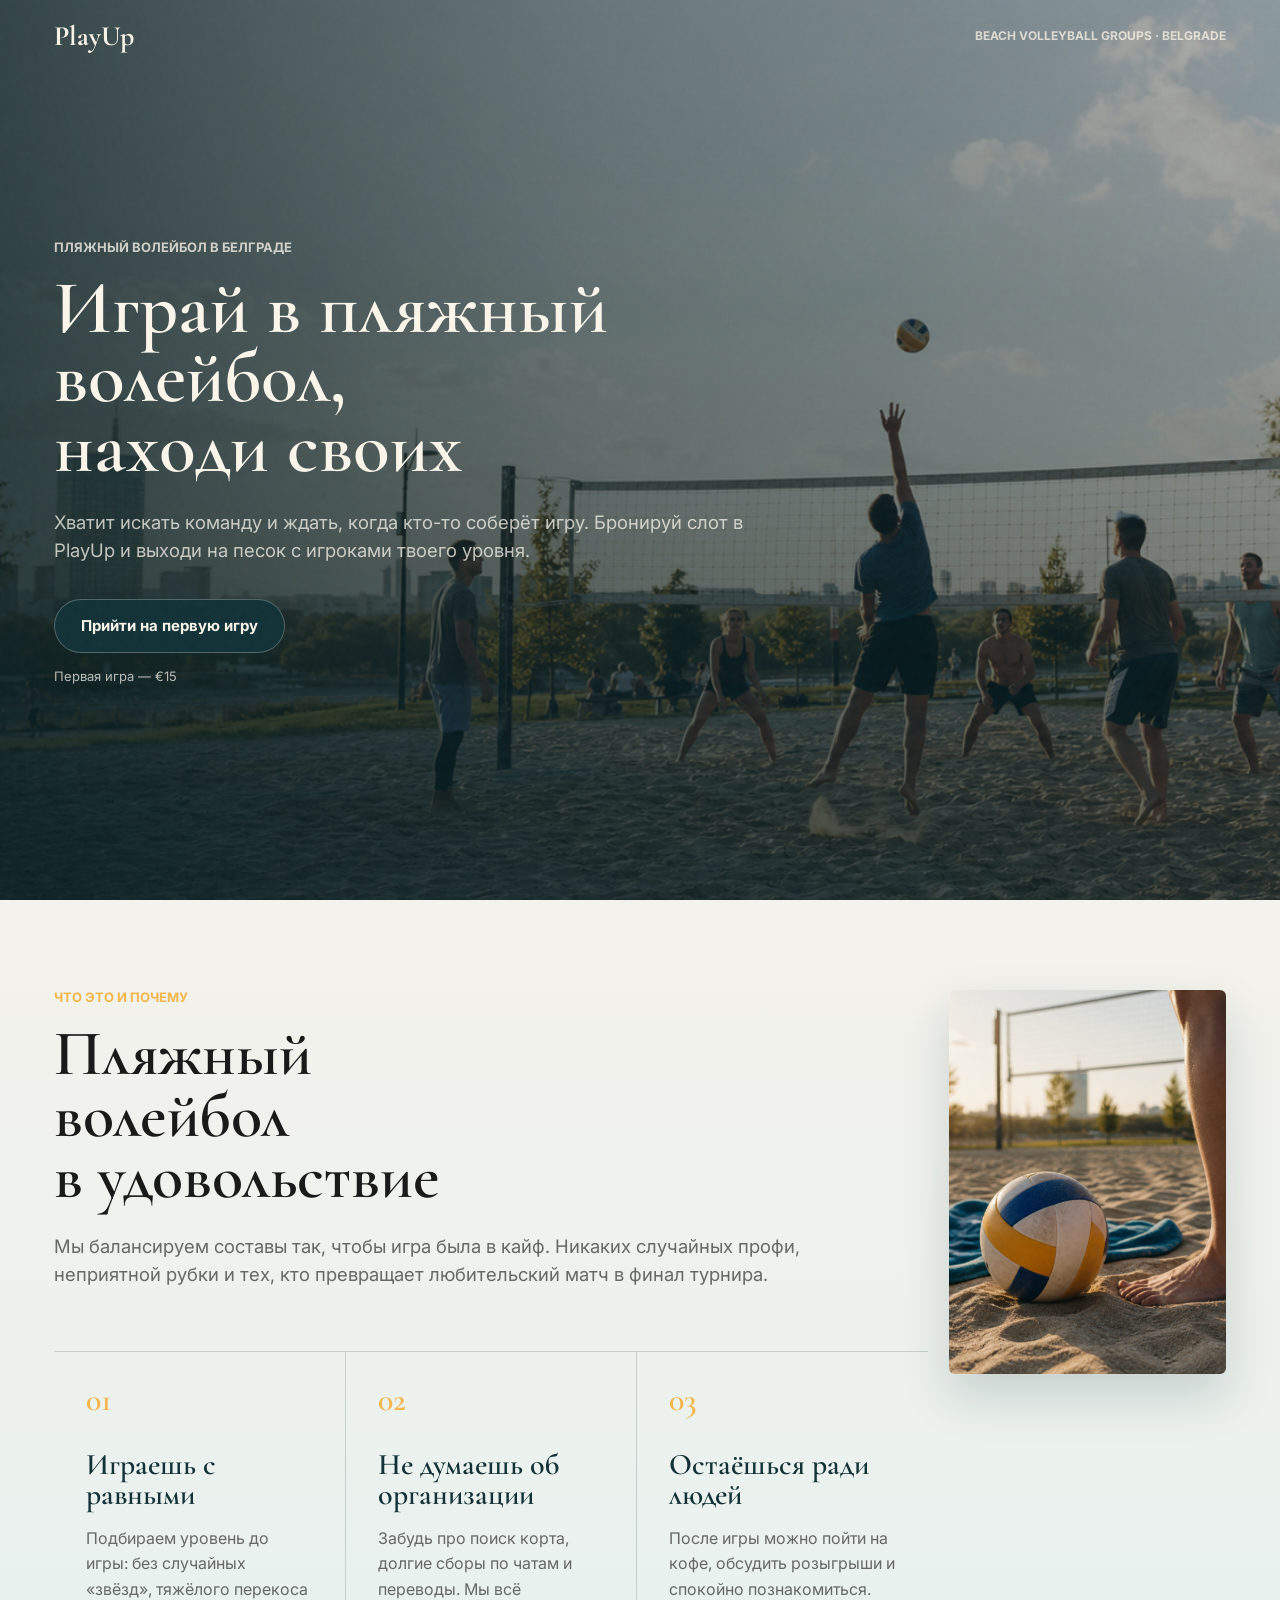
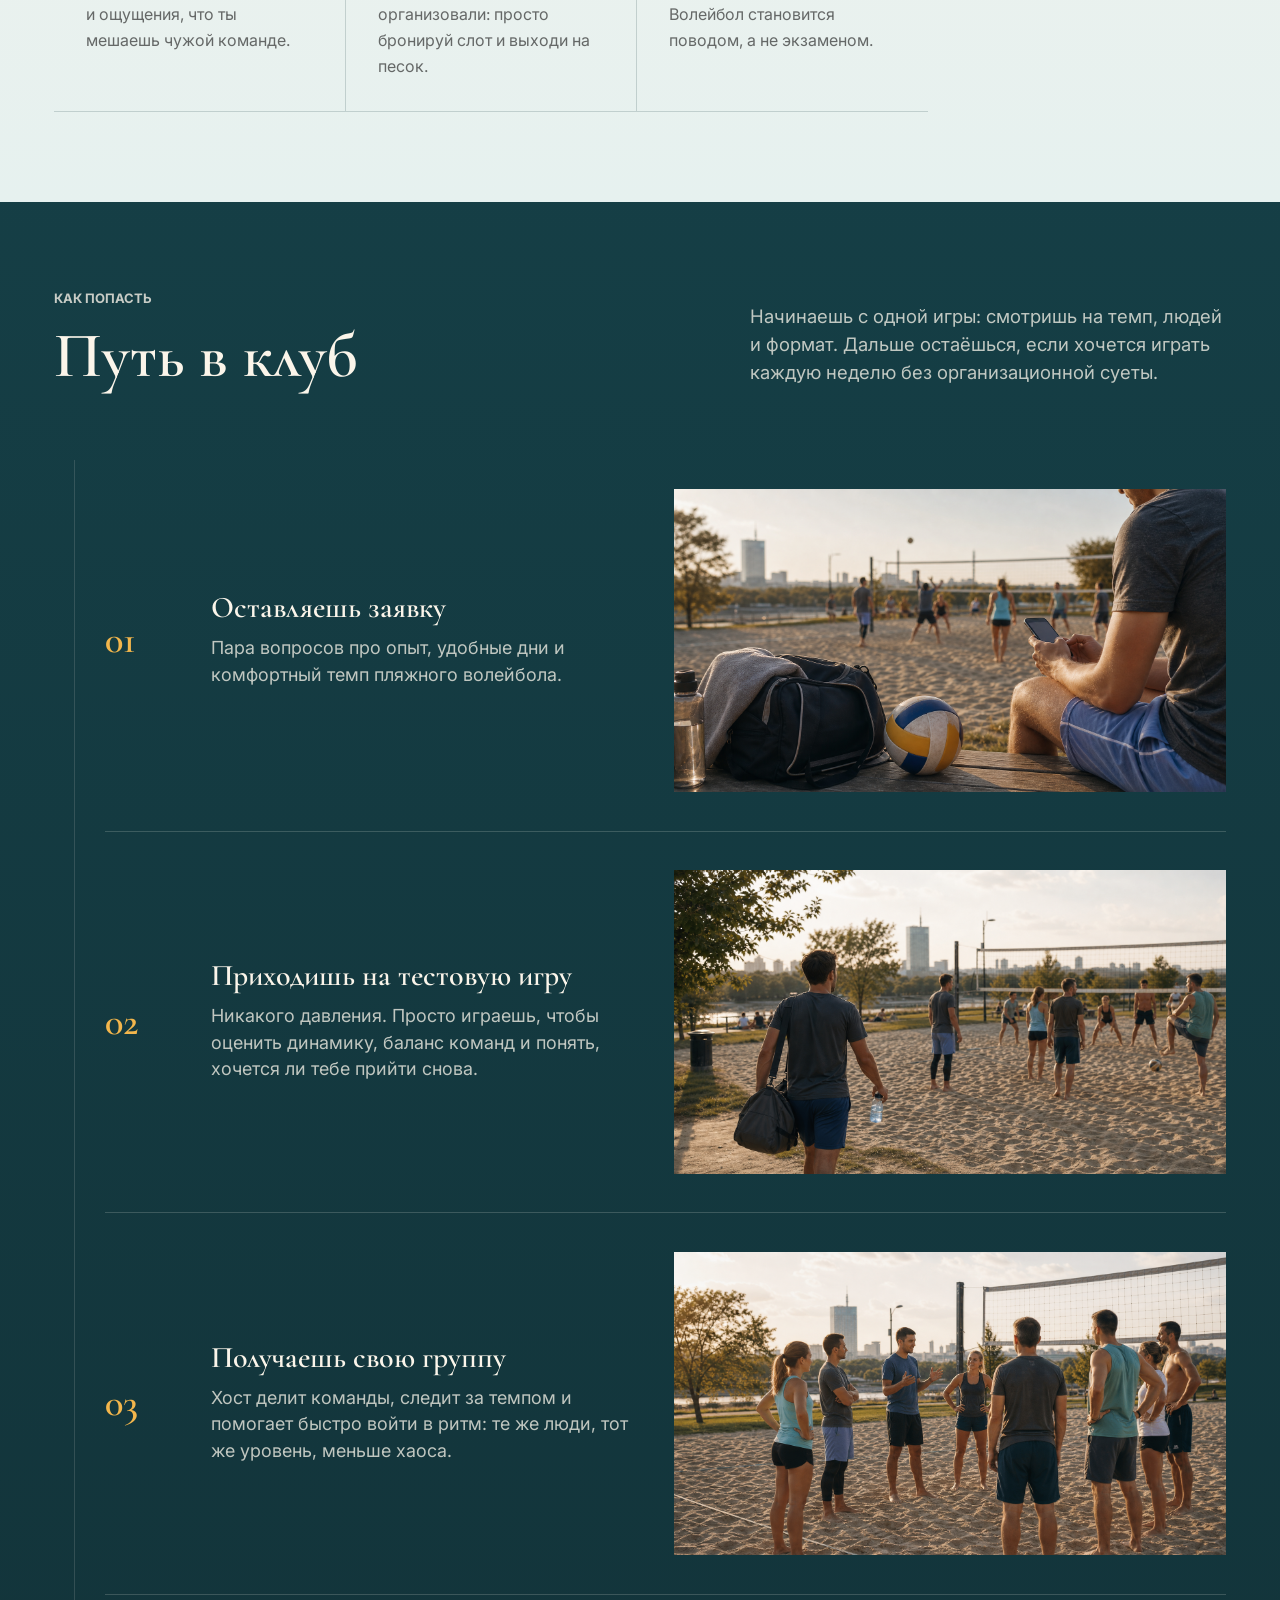
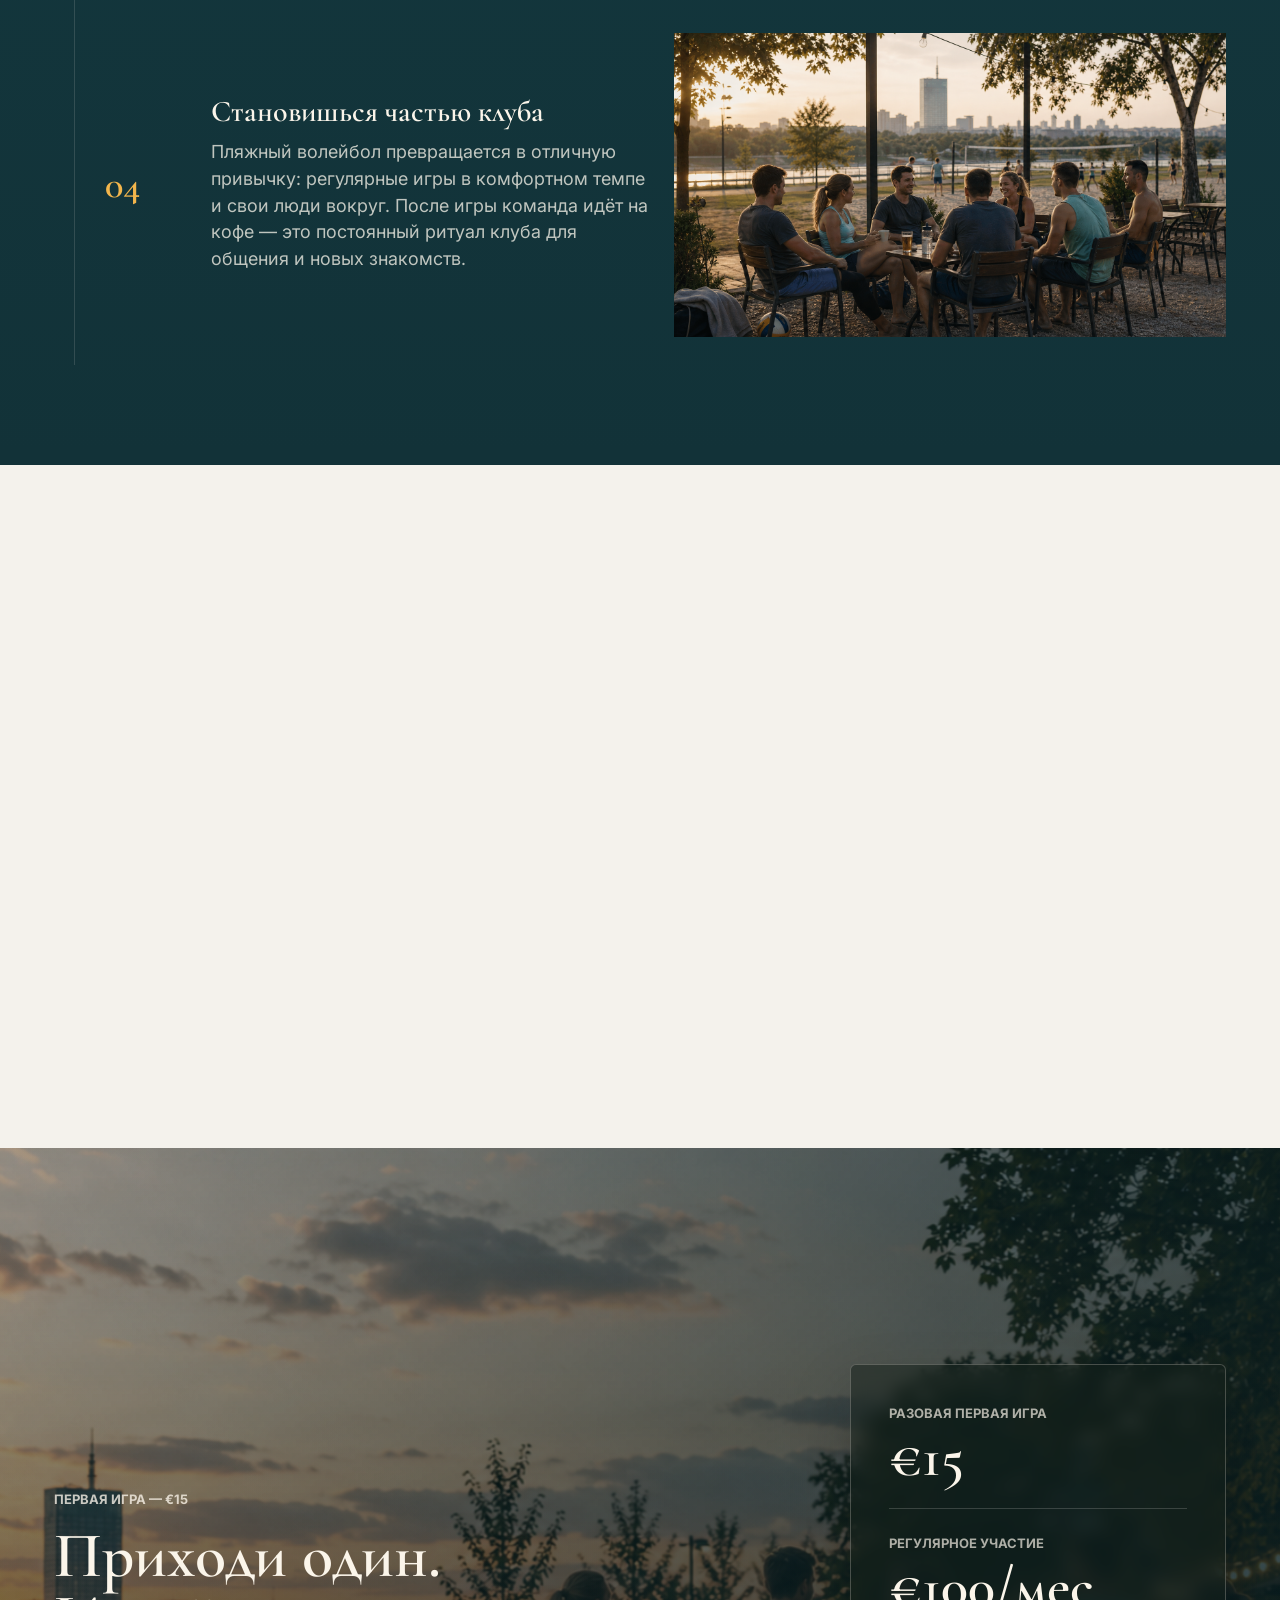
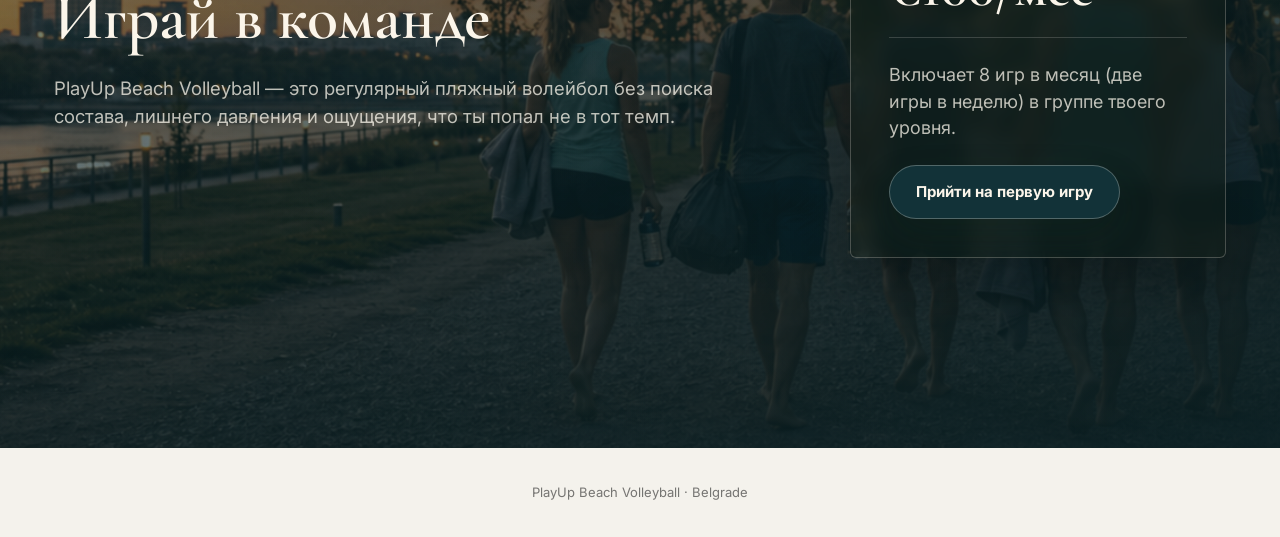
==== beachvolley.html @ 9dfe6804 "p-30" ====
<!doctype html>
<html lang="ru">
  <head>
    <meta charset="UTF-8" />
    <meta name="viewport" content="width=device-width, initial-scale=1.0" />
    <meta
      name="description"
      content="PlayUp Beach Volleyball — пляжно-волейбольное комьюнити в Белграде: равный уровень, корт забронирован и отличная компания после игры."
    />
    <title>PlayUp Beach Volleyball — клуб пляжного волейбола в Белграде</title>
    <link rel="preconnect" href="https://fonts.googleapis.com" />
    <link rel="preconnect" href="https://fonts.gstatic.com" crossorigin />
    <link
      href="https://fonts.googleapis.com/css2?family=Cormorant+Garamond:wght@500;600;700&family=Inter:wght@400;500;600;700&display=swap"
      rel="stylesheet"
    />
    <link rel="stylesheet" href="beach-volleyball.css?v=20260608-beach-volleyball-groups" />
  </head>
  <body>
    <header class="topbar" aria-label="PlayUp">
      <a class="brand" href="#top" aria-label="PlayUp, перейти к началу">PlayUp</a>
      <span class="topbar__place">Beach Volleyball Groups · Belgrade</span>
    </header>

    <main id="top">
      <section class="cover hero section-dark" aria-labelledby="hero-title">
        <div class="cover__media parallax-frame" data-parallax="0.08">
          <img src="assets/images/beach-volleyball-hero.png" alt="Смешанная группа играет в пляжный волейбол на песчаной площадке в Белграде на закате" />
        </div>
        <div class="cover__shade" aria-hidden="true"></div>

        <div class="container cover__grid">
          <div class="cover__copy">
            <p class="eyebrow reveal">Пляжный волейбол в Белграде</p>
            <h1 id="hero-title" class="hero-title">
              <span class="title-line">Играй в пляжный</span>
              <span class="title-line">волейбол,</span>
              <span class="title-line">находи своих</span>
            </h1>
            <p class="cover__lead reveal" data-delay="180">
              Хватит искать команду и ждать, когда кто-то соберёт игру.
              Бронируй слот в PlayUp и выходи на песок с игроками твоего уровня.
            </p>
            <div class="cover__action reveal" data-delay="300">
              <a class="button" href="#final">Прийти на первую игру</a>
              <p class="micro">Первая игра — €15</p>
            </div>
          </div>
        </div>
      </section>

      <section class="section essence" aria-labelledby="essence-title">
        <div class="container grid">
          <div class="section-copy section-copy--wide">
            <p class="eyebrow eyebrow--brass reveal">ЧТО ЭТО И ПОЧЕМУ</p>
            <h2 id="essence-title" class="section-title reveal">
              Пляжный<br />
              волейбол<br />
              в удовольствие
            </h2>
            <p class="section-lead reveal" data-delay="120">
              Мы балансируем составы так, чтобы игра была в кайф. Никаких случайных профи,
              неприятной рубки и тех, кто превращает любительский матч в финал турнира.
            </p>
          </div>

          <figure class="essay-photo reveal parallax-frame" data-parallax="0.05">
            <img src="assets/images/beach-volleyball-essence.png" alt="Волейбольный мяч лежит на песке рядом с сеткой пляжного корта" />
          </figure>

          <div class="feature-row" aria-label="Главные принципы PlayUp Beach Volleyball">
            <article class="feature reveal" data-delay="0">
              <span class="feature__number">01</span>
              <h3>Играешь с равными</h3>
              <p>
                Подбираем уровень до игры: без случайных «звёзд», тяжёлого перекоса
                и ощущения, что ты мешаешь чужой команде.
              </p>
            </article>
            <article class="feature reveal" data-delay="110">
              <span class="feature__number">02</span>
              <h3>Не думаешь об организации</h3>
              <p>
                Забудь про поиск корта, долгие сборы по чатам и переводы.
                Мы всё организовали: просто бронируй слот и выходи на песок.
              </p>
            </article>
            <article class="feature reveal" data-delay="220">
              <span class="feature__number">03</span>
              <h3>Остаёшься ради людей</h3>
              <p>
                После игры можно пойти на кофе, обсудить розыгрыши и спокойно
                познакомиться. Волейбол становится поводом, а не экзаменом.
              </p>
            </article>
          </div>
        </div>
      </section>

      <section class="section how section-dark" aria-labelledby="how-title">
        <div class="container">
          <div class="section-head grid">
            <div class="section-copy">
              <p class="eyebrow reveal">КАК ПОПАСТЬ</p>
              <h2 id="how-title" class="section-title reveal">Путь в клуб</h2>
            </div>
            <p class="section-lead section-lead--dark reveal" data-delay="120">
              Начинаешь с одной игры: смотришь на темп, людей и формат. Дальше остаёшься,
              если хочется играть каждую неделю без организационной суеты.
            </p>
          </div>

          <div class="steps" data-steps>
            <div class="steps__line" aria-hidden="true"><span></span></div>
            <article class="step reveal" data-step>
              <div class="step__number">01</div>
              <div class="step__body">
                <h3>Оставляешь заявку</h3>
                <p>Пара вопросов про опыт, удобные дни и комфортный темп пляжного волейбола.</p>
              </div>
              <figure class="step__photo">
                <img src="assets/images/beach-volleyball-application.png" alt="Человек оставляет заявку на телефоне рядом с волейбольным мячом и песчаной площадкой" />
              </figure>
            </article>
            <article class="step reveal" data-step>
              <div class="step__number">02</div>
              <div class="step__body">
                <h3>Приходишь на тестовую игру</h3>
                <p>Никакого давления. Просто играешь, чтобы оценить динамику, баланс команд и понять, хочется ли тебе прийти снова.</p>
              </div>
              <figure class="step__photo">
                <img src="assets/images/beach-volleyball-arrival.png" alt="Новичок приходит на тестовую игру по пляжному волейболу на песчаную площадку" />
              </figure>
            </article>
            <article class="step reveal" data-step>
              <div class="step__number">03</div>
              <div class="step__body">
                <h3>Получаешь свою группу</h3>
                <p>Хост делит команды, следит за темпом и помогает быстро войти в ритм: те же люди, тот же уровень, меньше хаоса.</p>
              </div>
              <figure class="step__photo">
                <img src="assets/images/beach-volleyball-team-circle.png" alt="Волейбольная группа стоит в кругу на песке и слушает хоста перед игрой" />
              </figure>
            </article>
            <article class="step reveal" data-step>
              <div class="step__number">04</div>
              <div class="step__body">
                <h3>Становишься частью клуба</h3>
                <p>
                  Пляжный волейбол превращается в отличную привычку: регулярные
                  игры в комфортном темпе и свои люди вокруг. После игры команда
                  идёт на кофе — это постоянный ритуал клуба для общения
                  и новых знакомств.
                </p>
              </div>
              <figure class="step__photo">
                <img src="assets/images/beach-volleyball-cafe-after.png" alt="Волейбольная группа общается за столом кафе после игры рядом с песчаной площадкой" />
              </figure>
            </article>
          </div>
        </div>
      </section>

      <section class="section club-life" aria-labelledby="life-title">
        <div class="container">
          <div class="life-note reveal">
            <h2 id="life-title">Врывайся, когда есть настроение</h2>
            <p>
              Волейбольная группа — основной ритм, но вокруг неё есть ещё жизнь клуба:
              бег, растяжка, вечеринки и recovery. Видишь классный анонс —
              забираешь слот.
            </p>
          </div>

          <div class="masonry" aria-label="Жизнь клуба">
            <button
              class="masonry__item masonry__item--run reveal parallax-frame"
              type="button"
              aria-haspopup="dialog"
              data-activity="run"
              data-parallax="0.04"
            >
              <img src="assets/images/club-run.jpg" alt="Участники клуба бегут вдоль реки утром" />
              <span class="masonry__caption">
                <span>Воскресный бег по набережной</span>
              </span>
            </button>
            <button
              class="masonry__item masonry__item--saturday reveal parallax-frame"
              type="button"
              aria-haspopup="dialog"
              data-activity="saturday"
              data-parallax="0.08"
            >
              <img src="assets/images/club-saturday-v2.png" alt="Субботняя вечеринка клуба с DJ, напитками и людьми из волейбольных групп" />
              <span class="masonry__caption">
                <span>PlayUp Party</span>
                <small>DJ, дринки и свои люди · старт в 13:00</small>
              </span>
            </button>
            <button
              class="masonry__item masonry__item--stretch reveal parallax-frame"
              type="button"
              aria-haspopup="dialog"
              data-activity="stretch"
              data-parallax="0.05"
            >
              <img src="assets/images/club-stretch-park.png" alt="Участники клуба делают растяжку в парке после спорта" />
              <span class="masonry__caption">
                <span>Растяжка в парке</span>
              </span>
            </button>
            <button
              class="masonry__item masonry__item--recovery reveal parallax-frame"
              type="button"
              aria-haspopup="dialog"
              data-activity="recovery"
              data-parallax="0.06"
            >
              <img src="assets/images/club-recovery-spa.png" alt="Спортивные участники клуба отдыхают в джакузи и хаммаме после нагрузки" />
              <span class="masonry__caption">
                <span>Рекавери</span>
              </span>
            </button>
          </div>
        </div>
      </section>

      <div class="activity-modal" data-activity-modal hidden>
        <button class="activity-modal__backdrop" type="button" data-activity-close aria-label="Закрыть"></button>
        <section
          class="activity-modal__panel"
          role="dialog"
          aria-modal="true"
          aria-labelledby="activity-modal-title"
          aria-describedby="activity-modal-text"
        >
          <button class="activity-modal__close" type="button" data-activity-close aria-label="Закрыть">
            <span aria-hidden="true"></span>
          </button>
          <figure class="activity-modal__media">
            <img data-activity-image src="assets/images/club-run.jpg" alt="" />
          </figure>
          <div class="activity-modal__content">
            <p class="activity-modal__eyebrow" data-activity-kicker></p>
            <h2 id="activity-modal-title" data-activity-title></h2>
            <p class="activity-modal__lead" data-activity-lead></p>
            <div id="activity-modal-text" class="activity-modal__text" data-activity-text></div>
            <dl class="activity-modal__facts" data-activity-facts></dl>
          </div>
        </section>
      </div>

      <section class="cover final-cta section-dark" id="final" aria-labelledby="final-title">
        <div class="cover__media parallax-frame" data-parallax="0.07">
          <img src="assets/images/beach-volleyball-final.png" alt="Волейбольная группа после игры идёт вместе к кафе на закате в Белграде" />
        </div>
        <div class="cover__shade cover__shade--final" aria-hidden="true"></div>

        <div class="container final-grid">
          <div class="final-copy">
            <p class="eyebrow reveal">ПЕРВАЯ ИГРА — €15</p>
            <h2 id="final-title" class="final-title reveal">
              Приходи один.<br />
              Играй в команде
            </h2>
            <p class="cover__lead reveal" data-delay="120">
              PlayUp Beach Volleyball — это регулярный пляжный волейбол без поиска
              состава, лишнего давления и ощущения, что ты попал не в тот темп.
            </p>
          </div>

          <div class="price-panel reveal" data-delay="220" aria-label="Цена">
            <div>
              <span class="price-panel__label">Разовая первая игра</span>
              <strong>€15</strong>
            </div>
            <div>
              <span class="price-panel__label">Регулярное участие</span>
              <strong>€100/мес</strong>
            </div>
            <p>Включает 8 игр в месяц (две игры в неделю) в группе твоего уровня.</p>
            <a class="button" href="#final">Прийти на первую игру</a>
          </div>
        </div>
      </section>
    </main>

    <footer class="footer">
      <p>PlayUp Beach Volleyball · Belgrade</p>
    </footer>

    <script src="beach-volleyball.js?v=20260608-beach-volleyball-groups"></script>
  </body>
</html>
---- beach-volleyball.css ----
:root {
  --cream: #f4f2ec;
  --cream-2: #e6f1ef;
  --green: #123238;
  --green-2: #1f6570;
  --graphite: #1a1a1a;
  --muted: rgba(26, 26, 26, 0.64);
  --light-muted: rgba(252, 248, 238, 0.74);
  --brass: #f3b64c;
  --line: rgba(18, 50, 56, 0.18);
  --line-light: rgba(243, 240, 232, 0.18);
  --shadow: 0 22px 48px rgba(18, 50, 56, 0.17);
  --serif: "Cormorant Garamond", Georgia, "Times New Roman", serif;
  --sans: "Inter", Arial, sans-serif;
  --page-margin: clamp(24px, 4.2vw, 80px);
  --container: min(1520px, calc(100vw - (var(--page-margin) * 2)));
  --grid-gap: clamp(18px, 1.7vw, 28px);
  --section-y: clamp(88px, 7vw, 124px);
  --h1: clamp(68px, 5.9vw, 112px);
  --h2: clamp(54px, 5vw, 86px);
  --h3: clamp(30px, 2.3vw, 38px);
}

*,
*::before,
*::after {
  box-sizing: border-box;
}

html {
  scroll-behavior: smooth;
  background: var(--cream);
}

body {
  margin: 0;
  color: var(--graphite);
  background:
    linear-gradient(180deg, rgba(230, 241, 239, 0.78), rgba(244, 242, 236, 0.96)),
    var(--cream);
  font-family: var(--sans);
  font-size: 16px;
  line-height: 1.6;
  text-rendering: optimizeLegibility;
}

body::before {
  position: fixed;
  inset: 0;
  z-index: 3;
  pointer-events: none;
  content: "";
  opacity: 0.042;
  background-image: url("data:image/svg+xml,%3Csvg viewBox='0 0 160 160' xmlns='http://www.w3.org/2000/svg'%3E%3Cfilter id='n'%3E%3CfeTurbulence type='fractalNoise' baseFrequency='.85' numOctaves='3' stitchTiles='stitch'/%3E%3C/filter%3E%3Crect width='100%25' height='100%25' filter='url(%23n)' opacity='.55'/%3E%3C/svg%3E");
}

img {
  display: block;
  width: 100%;
  height: 100%;
  object-fit: cover;
}

a {
  color: inherit;
  text-decoration: none;
}

button {
  font: inherit;
}

.topbar {
  position: absolute;
  top: 0;
  left: 0;
  right: 0;
  z-index: 10;
  display: flex;
  align-items: center;
  justify-content: space-between;
  width: var(--container);
  margin: 0 auto;
  padding: 22px 0;
  color: #f8f1e5;
}

.brand {
  font-family: var(--serif);
  font-size: clamp(28px, 2.1vw, 38px);
  font-weight: 700;
  line-height: 1;
}

.topbar__place {
  max-width: 44vw;
  color: rgba(248, 241, 229, 0.78);
  font-size: 12px;
  font-weight: 700;
  line-height: 1.2;
  text-align: right;
  text-transform: uppercase;
  letter-spacing: 0;
}

.container {
  position: relative;
  z-index: 1;
  width: var(--container);
  margin: 0 auto;
}

.grid {
  display: grid;
  grid-template-columns: repeat(12, minmax(0, 1fr));
  gap: var(--grid-gap);
}

.section {
  position: relative;
  padding: var(--section-y) 0;
}

.section-dark {
  color: #fbf5ea;
  background: var(--green);
}

.eyebrow {
  margin: 0 0 18px;
  color: rgba(251, 245, 234, 0.78);
  font-size: 13px;
  font-weight: 700;
  line-height: 1.2;
  text-transform: uppercase;
  letter-spacing: 0;
}

.eyebrow--brass {
  color: var(--brass);
}

.hero-title,
.section-title,
.final-title,
.feature h3,
.step h3 {
  margin: 0;
  font-family: var(--serif);
  font-weight: 600;
  letter-spacing: 0;
}

.hero-title {
  max-width: 1120px;
  font-size: var(--h1);
  line-height: 0.92;
}

.section-title,
.final-title {
  font-size: var(--h2);
  line-height: 0.96;
}

.section-title {
  max-width: 1120px;
}

.feature h3,
.step h3 {
  color: var(--green);
  font-size: var(--h3);
  line-height: 1;
}

.section-dark .step h3 {
  color: #fbf5ea;
}

.section-lead,
.cover__lead {
  margin: 0;
  color: var(--muted);
  font-size: clamp(18px, 1.45vw, 22px);
  line-height: 1.52;
}

.section-lead--dark,
.cover__lead {
  color: var(--light-muted);
}

.section-copy {
  grid-column: 1 / span 6;
}

.section-copy--wide {
  grid-column: 1 / span 8;
}

.section-head {
  align-items: end;
  margin-bottom: clamp(42px, 5vw, 74px);
}

.section-head .section-lead {
  grid-column: 8 / span 5;
  max-width: 620px;
  align-self: end;
}

.button {
  display: inline-flex;
  align-items: center;
  justify-content: center;
  min-height: 54px;
  padding: 17px 26px;
  border: 1px solid rgba(244, 239, 230, 0.24);
  border-radius: 999px;
  color: #fbf5ea;
  background: var(--green);
  box-shadow: 0 16px 36px rgba(20, 45, 35, 0.24);
  font-size: 15px;
  font-weight: 700;
  line-height: 1.15;
  text-align: center;
  transition:
    transform 220ms ease,
    background 220ms ease,
    box-shadow 220ms ease;
}

.section-dark .button,
.cover .button {
  border-color: rgba(244, 239, 230, 0.28);
  background: var(--green);
}

.button:hover {
  background: var(--green-2);
  box-shadow: 0 22px 42px rgba(20, 45, 35, 0.26);
  transform: translateY(-2px);
}

.button:focus-visible {
  outline: 2px solid var(--brass);
  outline-offset: 4px;
}

.micro {
  margin: 14px 0 0;
  color: rgba(26, 26, 26, 0.6);
  font-size: 13px;
  line-height: 1.45;
}

.micro--light,
.cover .micro {
  color: rgba(251, 245, 234, 0.72);
}

.parallax-frame {
  overflow: hidden;
}

.parallax-frame img {
  --media-scale: 1.06;
  --parallax-y: 0px;
  height: calc(100% + 44px);
  transform: translate3d(0, var(--parallax-y), 0) scale(var(--media-scale));
  transform-origin: center;
  will-change: transform;
}

.cover {
  position: relative;
  min-height: 100svh;
  overflow: hidden;
  isolation: isolate;
}

.cover__media,
.cover__shade {
  position: absolute;
  inset: 0;
}

.cover__media {
  z-index: -2;
  animation: kenburns 20s ease-in-out infinite alternate;
}

.cover__media img {
  --media-scale: 1.02;
  height: calc(100% + 60px);
}

.cover__shade {
  z-index: -1;
  background:
    linear-gradient(90deg, rgba(9, 31, 35, 0.78) 0%, rgba(9, 31, 35, 0.44) 46%, rgba(9, 31, 35, 0.16) 100%),
    linear-gradient(180deg, rgba(9, 31, 35, 0.12) 0%, rgba(9, 31, 35, 0.52) 100%);
}

.cover__shade--final {
  background:
    linear-gradient(90deg, rgba(9, 31, 35, 0.26), rgba(9, 31, 35, 0.7)),
    linear-gradient(180deg, rgba(9, 31, 35, 0.1), rgba(9, 31, 35, 0.64));
}

.cover__grid {
  display: grid;
  grid-template-columns: repeat(12, minmax(0, 1fr));
  gap: var(--grid-gap);
  min-height: 100svh;
  align-items: center;
  padding: clamp(110px, 9vw, 150px) 0 clamp(72px, 7vw, 104px);
}

.cover__copy {
  grid-column: 1 / span 9;
  align-self: center;
}

.cover__lead {
  max-width: 720px;
  margin-top: 26px;
}

.cover__action {
  margin-top: 34px;
}

.title-line {
  display: block;
  opacity: 0;
  transform: translateY(24px);
  animation: titleRise 700ms ease forwards;
}

.title-line:nth-child(2) {
  animation-delay: 90ms;
}

.title-line:nth-child(3) {
  animation-delay: 180ms;
}

@media (min-width: 900px) {
  .title-line {
    white-space: nowrap;
  }
}

.essence {
  background: linear-gradient(180deg, var(--cream), var(--cream-2));
}

.essence .grid {
  align-items: start;
}

.essence .section-lead {
  max-width: 780px;
  margin-top: 24px;
}

.essence .section-copy--wide {
  grid-column: 1 / span 8;
}

.essay-photo {
  grid-column: 10 / span 3;
  grid-row: 1 / span 2;
  align-self: start;
  height: clamp(360px, 30vw, 430px);
  min-height: 0;
  margin: 0;
  border-radius: 6px;
  box-shadow: var(--shadow);
}

.feature-row {
  grid-column: 1 / span 9;
  display: grid;
  grid-template-columns: repeat(3, minmax(0, 1fr));
  gap: 0;
  margin-top: clamp(34px, 3.2vw, 48px);
  border-top: 1px solid var(--line);
  border-bottom: 1px solid var(--line);
}

.feature {
  min-height: clamp(210px, 15vw, 238px);
  padding: clamp(26px, 2.5vw, 36px);
  border-left: 1px solid var(--line);
}

.feature:first-child {
  border-left: 0;
}

.feature__number {
  display: block;
  margin-bottom: 34px;
  color: var(--brass);
  font-family: var(--serif);
  font-size: clamp(30px, 2.5vw, 42px);
  font-weight: 600;
  line-height: 1;
}

.feature p {
  max-width: 380px;
  margin: 16px 0 0;
  color: var(--muted);
}

.how {
  background:
    linear-gradient(180deg, rgba(31, 101, 112, 0.24), rgba(18, 50, 56, 0)),
    var(--green);
}

.steps {
  position: relative;
  display: grid;
  gap: 0;
  padding-left: clamp(26px, 4vw, 62px);
}

.steps__line {
  position: absolute;
  top: 10px;
  bottom: 10px;
  left: clamp(3px, 1.6vw, 20px);
  width: 1px;
  background: rgba(244, 239, 230, 0.14);
}

.steps__line span {
  display: block;
  width: 100%;
  height: var(--line-progress, 0%);
  background: var(--brass);
  transition: height 160ms linear;
}

.step {
  display: grid;
  grid-template-columns: 84px minmax(0, 4fr) minmax(420px, 5fr);
  gap: var(--grid-gap);
  align-items: center;
  min-height: 236px;
  padding: clamp(28px, 3vw, 40px) 0;
  border-top: 1px solid var(--line-light);
  opacity: 0.62;
  transition:
    opacity 260ms ease,
    transform 260ms ease;
}

.step:first-of-type {
  border-top: 0;
}

.step.is-active {
  opacity: 1;
}

.step__number {
  color: var(--brass);
  font-family: var(--serif);
  font-size: clamp(36px, 3vw, 52px);
  font-weight: 600;
  line-height: 1;
}

.step__body p {
  max-width: 500px;
  margin: 12px 0 0;
  color: var(--light-muted);
  font-size: 18px;
  line-height: 1.48;
}

.step__photo {
  width: 100%;
  aspect-ratio: 16 / 8.8;
  margin: 0;
  border-radius: 6px;
}

.club-life {
  background: var(--cream);
  padding: clamp(68px, 5.2vw, 92px) 0;
}

.life-note {
  display: grid;
  grid-template-columns: repeat(12, minmax(0, 1fr));
  gap: var(--grid-gap);
  margin: 0 0 clamp(34px, 3.4vw, 54px);
  padding: 0 0 clamp(30px, 3vw, 42px);
  border-top: 1px solid rgba(198, 217, 85, 0.34);
  border-bottom: 1px solid rgba(198, 217, 85, 0.22);
}

.life-note h2 {
  grid-column: 1 / span 6;
  margin: 0;
  color: var(--green);
  font-family: var(--serif);
  font-size: clamp(52px, 4.8vw, 82px);
  font-weight: 600;
  line-height: 0.96;
}

.life-note p {
  grid-column: 8 / span 5;
  align-self: end;
  margin: 0;
  color: rgba(26, 26, 26, 0.72);
  font-size: clamp(19px, 1.55vw, 23px);
  line-height: 1.42;
}

.masonry {
  display: grid;
  grid-template-columns: repeat(4, minmax(0, 1fr));
  gap: var(--grid-gap);
}

.masonry__item {
  position: relative;
  height: clamp(340px, 27vw, 440px);
  width: 100%;
  padding: 0;
  border: 0;
  margin: 0;
  border-radius: 6px;
  box-shadow: 0 18px 34px rgba(20, 45, 35, 0.12);
  background: var(--green);
  color: inherit;
  cursor: pointer;
  font: inherit;
  isolation: isolate;
  text-align: left;
}

.masonry__item img {
  transition:
    transform 620ms ease,
    filter 620ms ease;
}

.masonry__item::after {
  position: absolute;
  inset: 0;
  z-index: 1;
  content: "";
  background:
    linear-gradient(180deg, rgba(12, 23, 18, 0.06) 0%, rgba(12, 23, 18, 0.36) 48%, rgba(12, 23, 18, 0.72) 100%),
    rgba(12, 23, 18, 0.18);
  transition: background 280ms ease;
}

.masonry__item:focus-visible {
  outline: 2px solid var(--brass);
  outline-offset: 5px;
}

.masonry__caption {
  position: absolute;
  left: clamp(18px, 2vw, 28px);
  right: clamp(18px, 2vw, 28px);
  bottom: clamp(18px, 2vw, 28px);
  z-index: 2;
  margin: 0;
  color: #fbf5ea;
  pointer-events: none;
}

.masonry__caption > span {
  display: block;
  max-width: 92%;
  font-family: var(--serif);
  font-size: clamp(30px, 2.6vw, 44px);
  font-weight: 600;
  line-height: 0.96;
}

.masonry__caption small {
  display: block;
  max-width: 92%;
  margin-top: 12px;
  color: rgba(251, 245, 234, 0.78);
  font-size: 13px;
  font-weight: 700;
  line-height: 1.25;
  text-transform: uppercase;
  letter-spacing: 0;
}

.masonry__caption::after {
  display: inline-flex;
  align-items: center;
  min-height: 28px;
  padding: 7px 12px;
  margin-top: 16px;
  border: 1px solid rgba(251, 245, 234, 0.3);
  border-radius: 999px;
  color: rgba(251, 245, 234, 0.82);
  background: rgba(18, 30, 25, 0.28);
  content: "Подробнее";
  font-size: 12px;
  font-weight: 800;
  line-height: 1;
  text-transform: uppercase;
  letter-spacing: 0;
}

@media (hover: hover) and (pointer: fine) {
  .masonry__item:hover img {
    transform: translate3d(0, var(--parallax-y), 0) scale(1.12);
    filter: saturate(1.02) contrast(1.02);
  }

  .masonry__item:hover::after {
    background:
      linear-gradient(180deg, rgba(12, 23, 18, 0.02) 0%, rgba(12, 23, 18, 0.26) 48%, rgba(12, 23, 18, 0.66) 100%),
      rgba(12, 23, 18, 0.1);
  }
}

body.is-modal-open {
  overflow: hidden;
}

.activity-modal[hidden] {
  display: none;
}

.activity-modal {
  position: fixed;
  inset: 0;
  z-index: 40;
  display: grid;
  place-items: center;
  padding: clamp(18px, 3vw, 44px);
}

.activity-modal__backdrop {
  position: absolute;
  inset: 0;
  border: 0;
  background: rgba(10, 18, 15, 0.72);
  cursor: pointer;
}

.activity-modal__panel {
  position: relative;
  z-index: 1;
  display: grid;
  grid-template-columns: minmax(0, 1.02fr) minmax(360px, 0.98fr);
  width: min(1180px, 100%);
  max-height: min(820px, calc(100svh - 48px));
  overflow: hidden;
  border: 1px solid rgba(244, 239, 230, 0.26);
  border-radius: 8px;
  background: #f6f0e6;
  box-shadow: 0 34px 90px rgba(0, 0, 0, 0.34);
}

.activity-modal__media {
  min-height: 620px;
  margin: 0;
  background: var(--green);
}

.activity-modal__media img {
  height: 100%;
}

.activity-modal__content {
  overflow-y: auto;
  padding: clamp(30px, 3.2vw, 48px);
}

.activity-modal__eyebrow {
  margin: 0 0 16px;
  color: var(--brass);
  font-size: 13px;
  font-weight: 800;
  line-height: 1.2;
  text-transform: uppercase;
  letter-spacing: 0;
}

.activity-modal h2 {
  margin: 0;
  color: var(--green);
  font-family: var(--serif);
  font-size: clamp(48px, 4vw, 68px);
  font-weight: 600;
  line-height: 0.94;
  letter-spacing: 0;
}

.activity-modal__lead {
  margin: 22px 0 0;
  color: rgba(26, 26, 26, 0.76);
  font-size: clamp(19px, 1.35vw, 22px);
  font-weight: 600;
  line-height: 1.4;
}

.activity-modal__text {
  display: grid;
  gap: 14px;
  margin-top: 26px;
  color: rgba(26, 26, 26, 0.72);
  font-size: 17px;
  line-height: 1.56;
}

.activity-modal__text p {
  margin: 0;
}

.activity-modal__facts {
  display: grid;
  grid-template-columns: repeat(2, minmax(0, 1fr));
  gap: 0;
  margin: 30px 0 0;
  border-top: 1px solid rgba(20, 45, 35, 0.16);
  border-left: 1px solid rgba(20, 45, 35, 0.16);
}

.activity-modal__facts div {
  padding: 18px;
  border-right: 1px solid rgba(20, 45, 35, 0.16);
  border-bottom: 1px solid rgba(20, 45, 35, 0.16);
}

.activity-modal__facts dt {
  margin: 0 0 8px;
  color: var(--brass);
  font-size: 12px;
  font-weight: 800;
  line-height: 1.2;
  text-transform: uppercase;
  letter-spacing: 0;
}

.activity-modal__facts dd {
  margin: 0;
  color: var(--green);
  font-family: var(--serif);
  font-size: 26px;
  font-weight: 600;
  line-height: 1;
}

.activity-modal__close {
  position: absolute;
  top: 18px;
  right: 18px;
  z-index: 3;
  display: grid;
  place-items: center;
  width: 42px;
  height: 42px;
  padding: 0;
  border: 1px solid rgba(244, 239, 230, 0.32);
  border-radius: 50%;
  background: rgba(18, 30, 25, 0.64);
  cursor: pointer;
}

.activity-modal__close span,
.activity-modal__close span::after {
  display: block;
  width: 18px;
  height: 2px;
  border-radius: 999px;
  background: #fbf5ea;
  content: "";
}

.activity-modal__close span {
  transform: rotate(45deg);
}

.activity-modal__close span::after {
  transform: rotate(90deg);
}

.activity-modal__close:focus-visible {
  outline: 2px solid var(--brass);
  outline-offset: 4px;
}

.final-cta {
  min-height: 100svh;
}

.final-grid {
  display: grid;
  grid-template-columns: repeat(12, minmax(0, 1fr));
  gap: var(--grid-gap);
  min-height: 100svh;
  align-items: center;
  padding: clamp(100px, 9vw, 140px) 0 clamp(72px, 7vw, 104px);
}

.final-copy {
  grid-column: 1 / span 7;
}

.final-title {
  max-width: 860px;
}

.price-panel {
  grid-column: 9 / span 4;
  align-self: center;
  padding: clamp(28px, 3vw, 42px);
  border: 1px solid rgba(244, 239, 230, 0.24);
  border-radius: 6px;
  background: rgba(18, 30, 25, 0.5);
  box-shadow: 0 28px 60px rgba(0, 0, 0, 0.22);
  backdrop-filter: blur(8px);
}

.price-panel > div {
  padding-bottom: 24px;
  margin-bottom: 24px;
  border-bottom: 1px solid rgba(244, 239, 230, 0.18);
}

.price-panel__label {
  display: block;
  margin-bottom: 8px;
  color: rgba(251, 245, 234, 0.68);
  font-size: 13px;
  font-weight: 700;
  text-transform: uppercase;
  letter-spacing: 0;
}

.price-panel strong {
  display: block;
  color: #fbf5ea;
  font-family: var(--serif);
  font-size: clamp(52px, 4.4vw, 76px);
  font-weight: 600;
  line-height: 0.92;
}

.price-panel p:not(.micro) {
  margin: 0 0 24px;
  color: var(--light-muted);
  font-size: 18px;
  line-height: 1.45;
}

.footer {
  padding: 34px 24px;
  color: rgba(26, 26, 26, 0.58);
  background: var(--cream);
  font-size: 13px;
  text-align: center;
}

.footer p {
  margin: 0;
}

.reveal {
  opacity: 0;
  transform: translateY(22px);
  transition:
    opacity 620ms ease,
    transform 620ms ease;
  transition-delay: var(--delay, 0ms);
}

.reveal.is-visible {
  opacity: 1;
  transform: translate(0, 0);
}

@keyframes titleRise {
  to {
    opacity: 1;
    transform: translateY(0);
  }
}

@keyframes kenburns {
  from {
    transform: scale(1);
  }

  to {
    transform: scale(1.05);
  }
}

@media (max-width: 1180px) {
  :root {
    --page-margin: 32px;
    --h1: clamp(58px, 7.2vw, 86px);
    --h2: clamp(48px, 6vw, 68px);
  }

  .cover__copy {
    grid-column: 1 / span 9;
  }

  .section-copy,
  .section-copy--wide {
    grid-column: 1 / span 8;
  }

  .essay-photo {
    grid-column: 9 / span 4;
    height: clamp(320px, 32vw, 390px);
  }

  .feature-row {
    grid-column: 1 / span 8;
  }

  .step {
    grid-template-columns: 70px minmax(0, 1fr) minmax(280px, 0.84fr);
  }

  .final-copy {
    grid-column: 1 / span 7;
  }

  .price-panel {
    grid-column: 8 / span 5;
  }
}

@media (max-width: 880px) {
  :root {
    --page-margin: 18px;
    --grid-gap: 18px;
    --section-y: 78px;
    --h1: clamp(48px, 13vw, 68px);
    --h2: clamp(42px, 11vw, 58px);
    --h3: clamp(27px, 8vw, 34px);
  }

  .topbar {
    padding: 18px 0;
  }

  .topbar__place {
    display: none;
  }

  .grid,
  .cover__grid,
  .final-grid {
    grid-template-columns: 1fr;
  }

  .cover {
    min-height: 92svh;
  }

  .cover__grid,
  .final-grid {
    min-height: 92svh;
  }

  .cover__copy,
  .section-copy,
  .section-copy--wide,
  .section-head .section-lead,
  .essay-photo,
  .feature-row,
  .life-note h2,
  .life-note p,
  .final-copy,
  .price-panel {
    grid-column: 1;
    min-width: 0;
  }

  .cover__shade {
    background:
      linear-gradient(90deg, rgba(12, 23, 18, 0.78), rgba(12, 23, 18, 0.36)),
      linear-gradient(180deg, rgba(12, 23, 18, 0.12), rgba(12, 23, 18, 0.62));
  }

  .cover__lead {
    width: min(100%, 34ch);
    max-width: 100%;
    overflow-wrap: break-word;
    font-size: clamp(16px, 4.35vw, 18px);
  }

  .button {
    width: 100%;
    max-width: 360px;
  }

  .essay-photo {
    display: none;
  }

  .feature-row {
    grid-template-columns: 1fr;
  }

  .feature {
    min-height: 0;
    padding: 28px 0;
    border-top: 1px solid var(--line);
    border-left: 0;
  }

  .feature:first-child {
    border-top: 0;
  }

  .feature__number {
    margin-bottom: 18px;
  }

  .steps {
    padding-left: 0;
  }

  .steps__line {
    display: none;
  }

  .step {
    grid-template-columns: 1fr;
    min-height: 0;
    gap: 18px;
    padding: 30px 0;
  }

  .step__photo {
    aspect-ratio: 16 / 10;
  }

  .life-note {
    grid-template-columns: 1fr;
    padding: 0 0 28px;
  }

  .life-note h2 {
    font-size: clamp(39px, 11vw, 54px);
  }

  .life-note p {
    font-size: 18px;
  }

  .masonry {
    display: block;
  }

  .masonry__item {
    height: 330px;
    margin-bottom: 18px;
  }

  .masonry__item--saturday {
    height: 430px;
  }

  .masonry__caption > span {
    font-size: clamp(34px, 10vw, 46px);
  }

  .activity-modal {
    align-items: start;
    overflow-y: auto;
    padding: 14px;
  }

  .activity-modal__panel {
    grid-template-columns: 1fr;
    max-height: none;
  }

  .activity-modal__media {
    min-height: 0;
    aspect-ratio: 16 / 11;
  }

  .activity-modal__content {
    padding: 28px 22px 30px;
  }

  .activity-modal h2 {
    font-size: clamp(42px, 11vw, 56px);
  }

  .activity-modal__facts {
    grid-template-columns: 1fr;
  }

  .price-panel {
    margin-top: 10px;
  }
}

@media (max-width: 520px) {
  .hero-title {
    max-width: 360px;
  }

  .section-title,
  .final-title {
    max-width: 360px;
  }

  .price-panel {
    padding: 26px;
  }
}

@media (prefers-reduced-motion: reduce) {
  *,
  *::before,
  *::after {
    scroll-behavior: auto !important;
    animation-duration: 0.001ms !important;
    animation-iteration-count: 1 !important;
    transition-duration: 0.001ms !important;
  }

  .reveal,
  .title-line {
    opacity: 1;
    transform: none;
  }
}
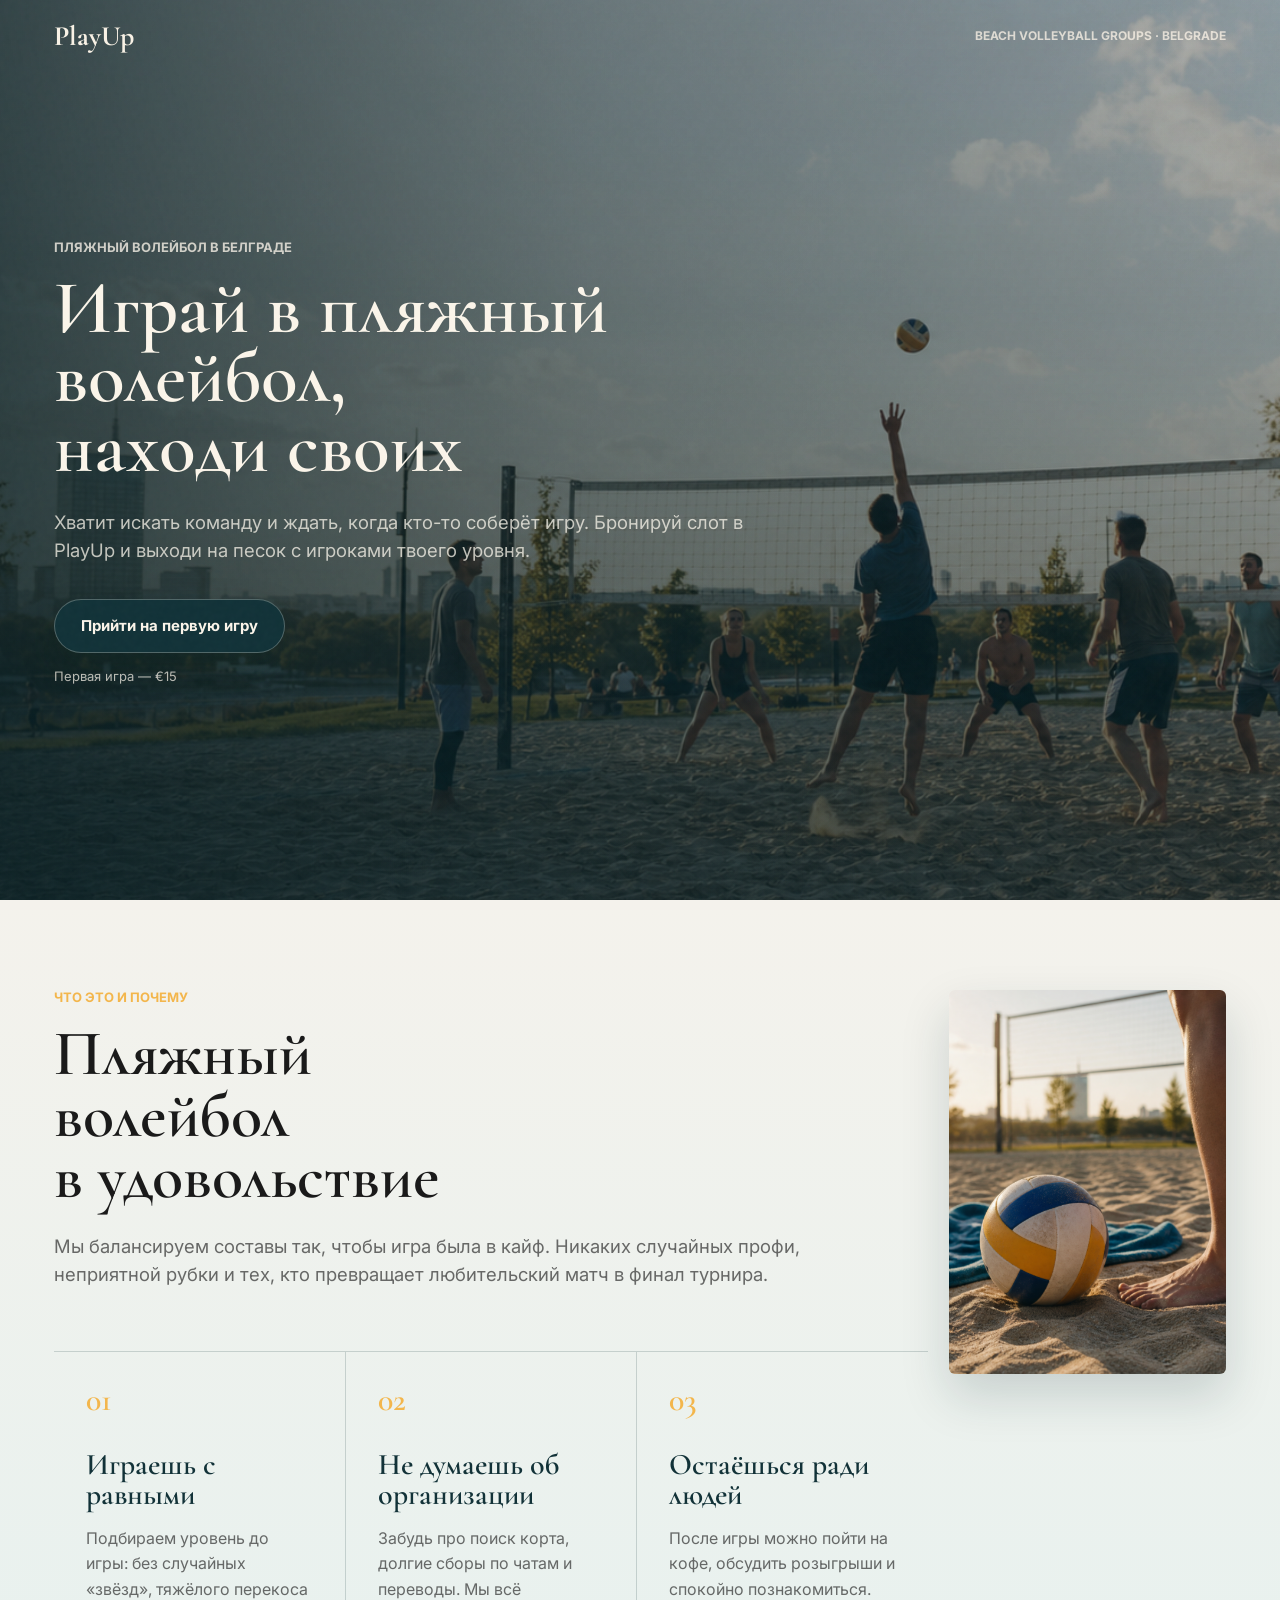
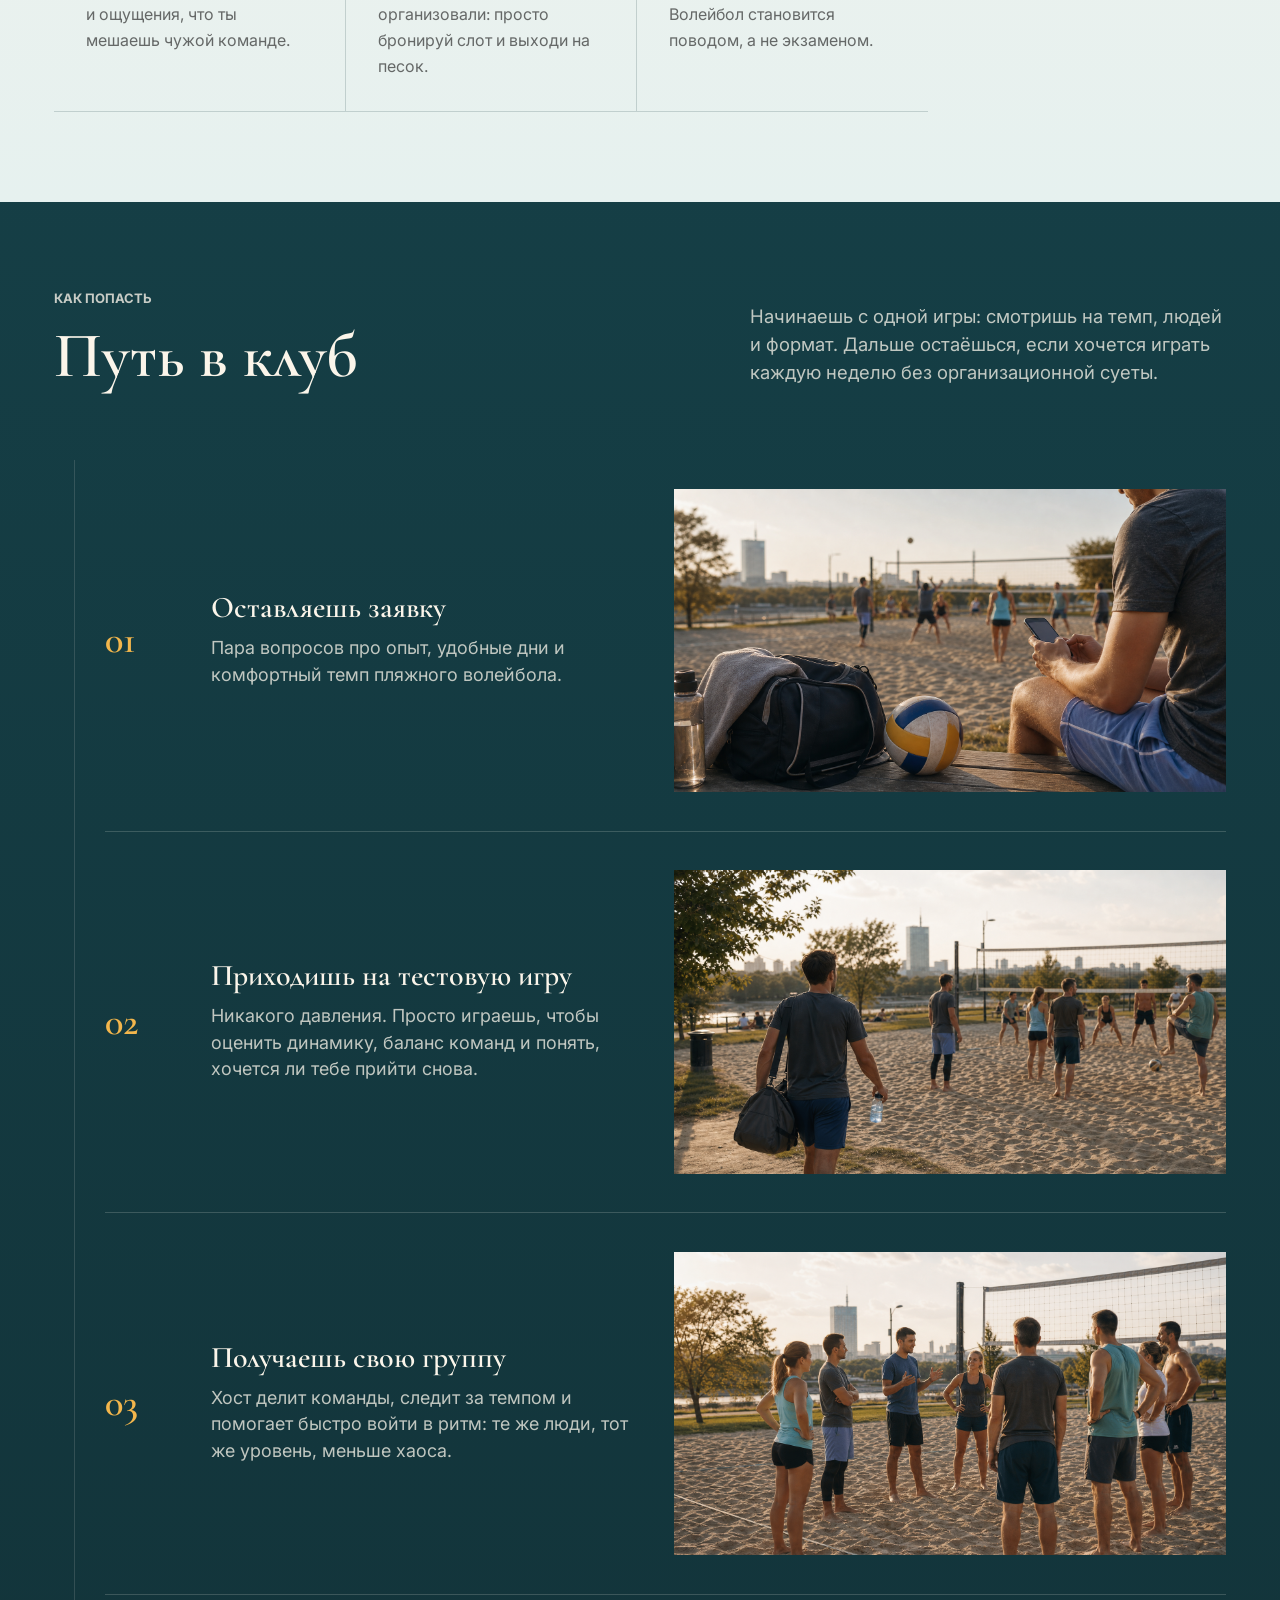
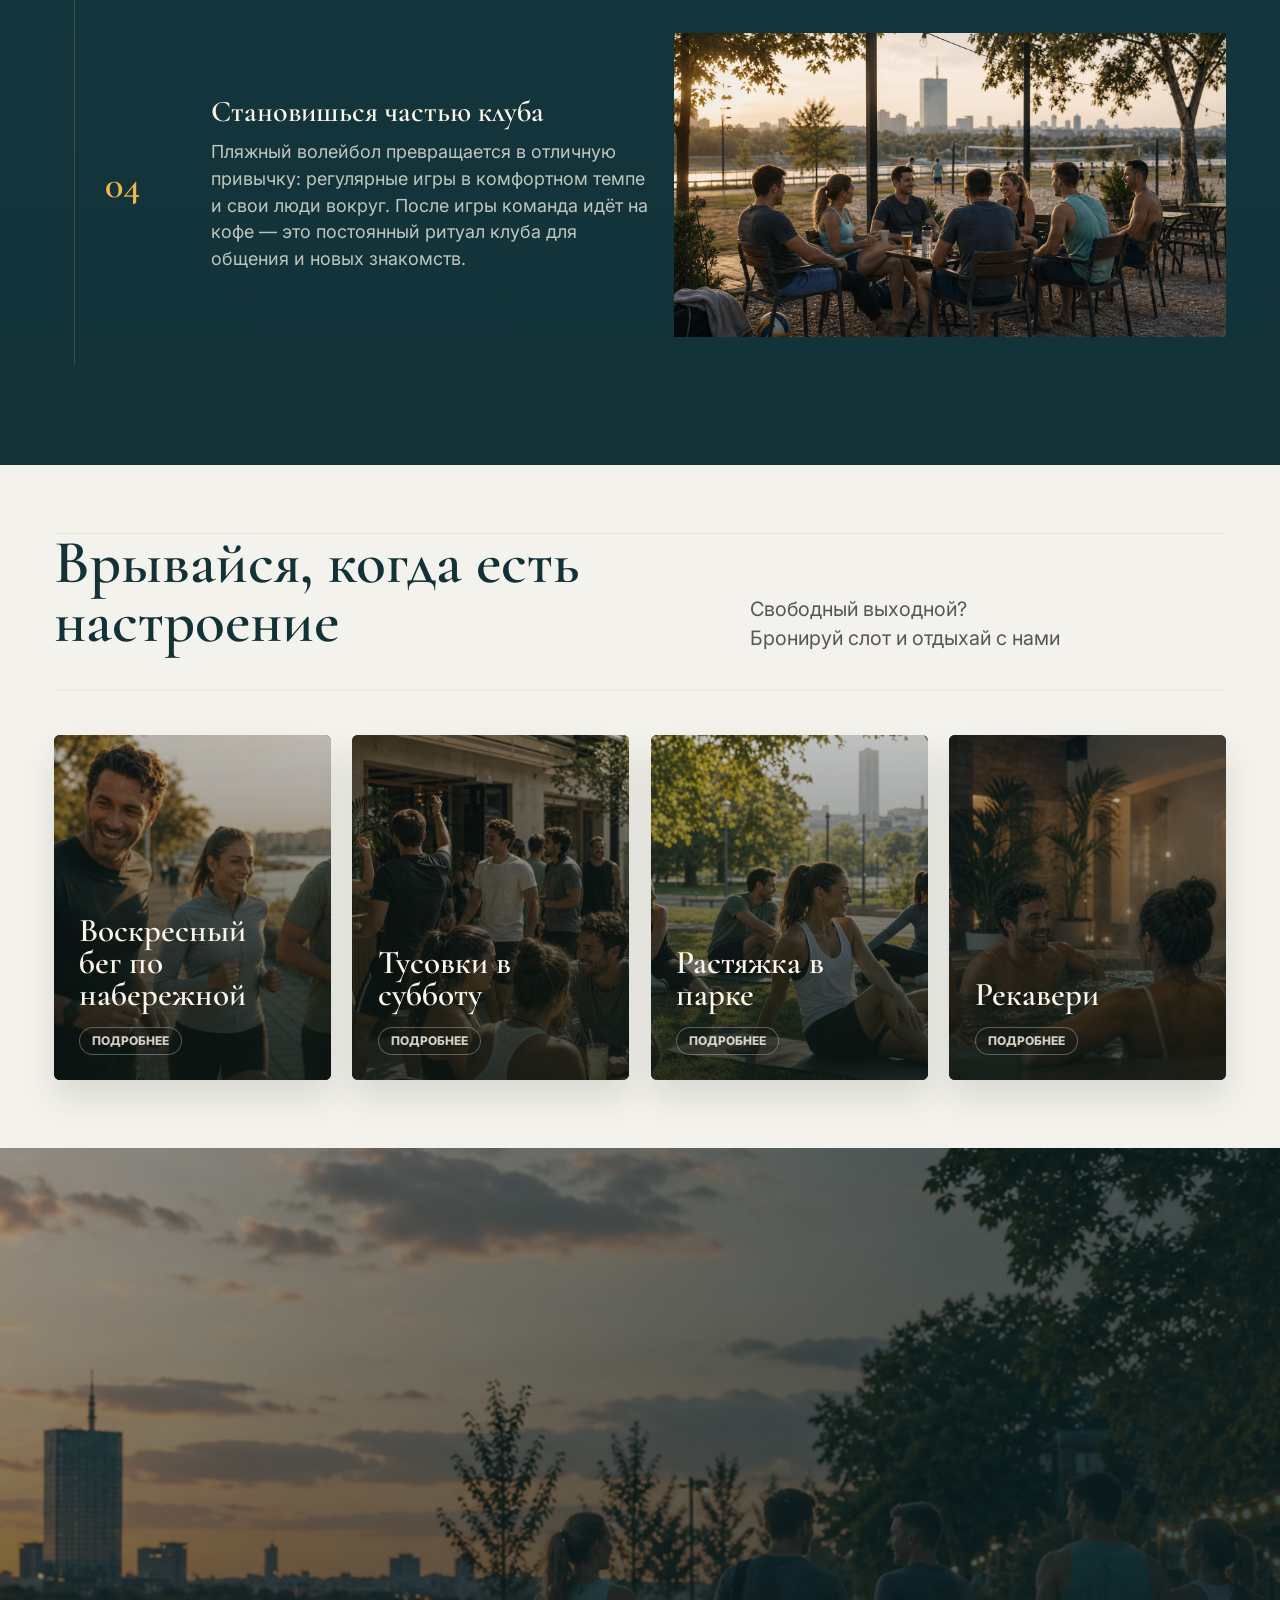
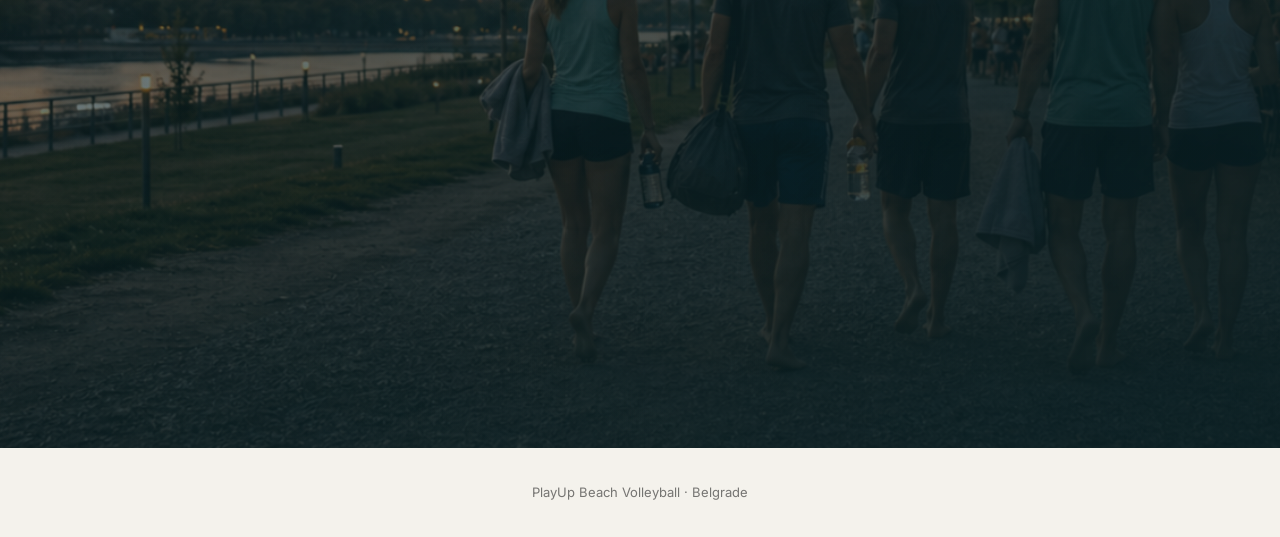
==== commit 17bbe66d: "p-54-Football update" ====
--- a/beachvolley.html
+++ b/beachvolley.html
@@ -166,9 +166,8 @@
           <div class="life-note reveal">
             <h2 id="life-title">Врывайся, когда есть настроение</h2>
             <p>
-              Волейбольная группа — основной ритм, но вокруг неё есть ещё жизнь клуба:
-              бег, растяжка, вечеринки и recovery. Видишь классный анонс —
-              забираешь слот.
+              Свободный выходной? <br />
+              Бронируй слот и отдыхай с нами
             </p>
           </div>
 
@@ -192,10 +191,9 @@
               data-activity="saturday"
               data-parallax="0.08"
             >
-              <img src="assets/images/club-saturday-v2.png" alt="Субботняя вечеринка клуба с DJ, напитками и людьми из волейбольных групп" />
-              <span class="masonry__caption">
-                <span>PlayUp Party</span>
-                <small>DJ, дринки и свои люди · старт в 13:00</small>
+              <img src="assets/images/club-saturday-v2.png" alt="Дневная субботняя тусовка клуба в кофейне с DJ, танцами, кофе и лимонадами" />
+              <span class="masonry__caption">
+                <span>Тусовки в субботу</span>
               </span>
             </button>
             <button
@@ -290,6 +288,7 @@
       <p>PlayUp Beach Volleyball · Belgrade</p>
     </footer>
 
-    <script src="beach-volleyball.js?v=20260608-beach-volleyball-groups"></script>
+    <script src="club-life.js?v=20260611-clublife"></script>
+    <script src="beach-volleyball.js?v=20260611-clublife"></script>
   </body>
 </html>
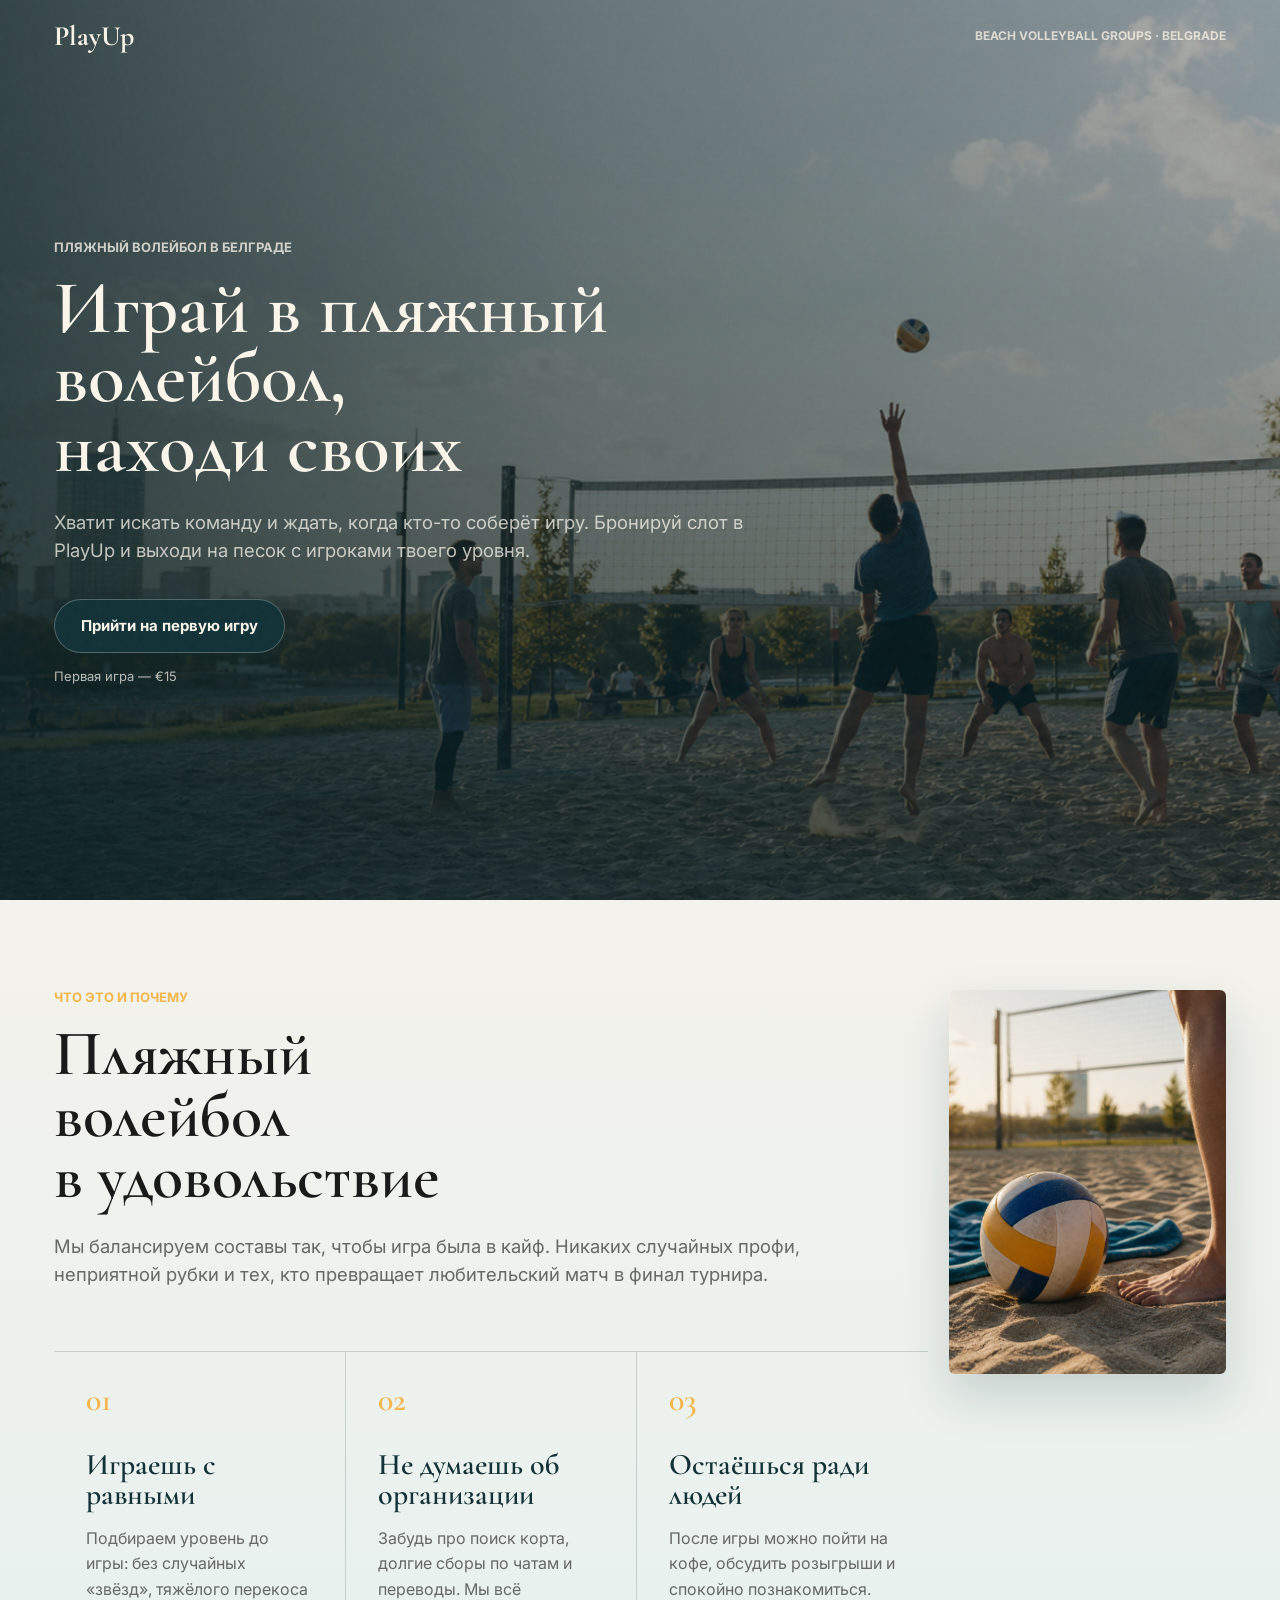
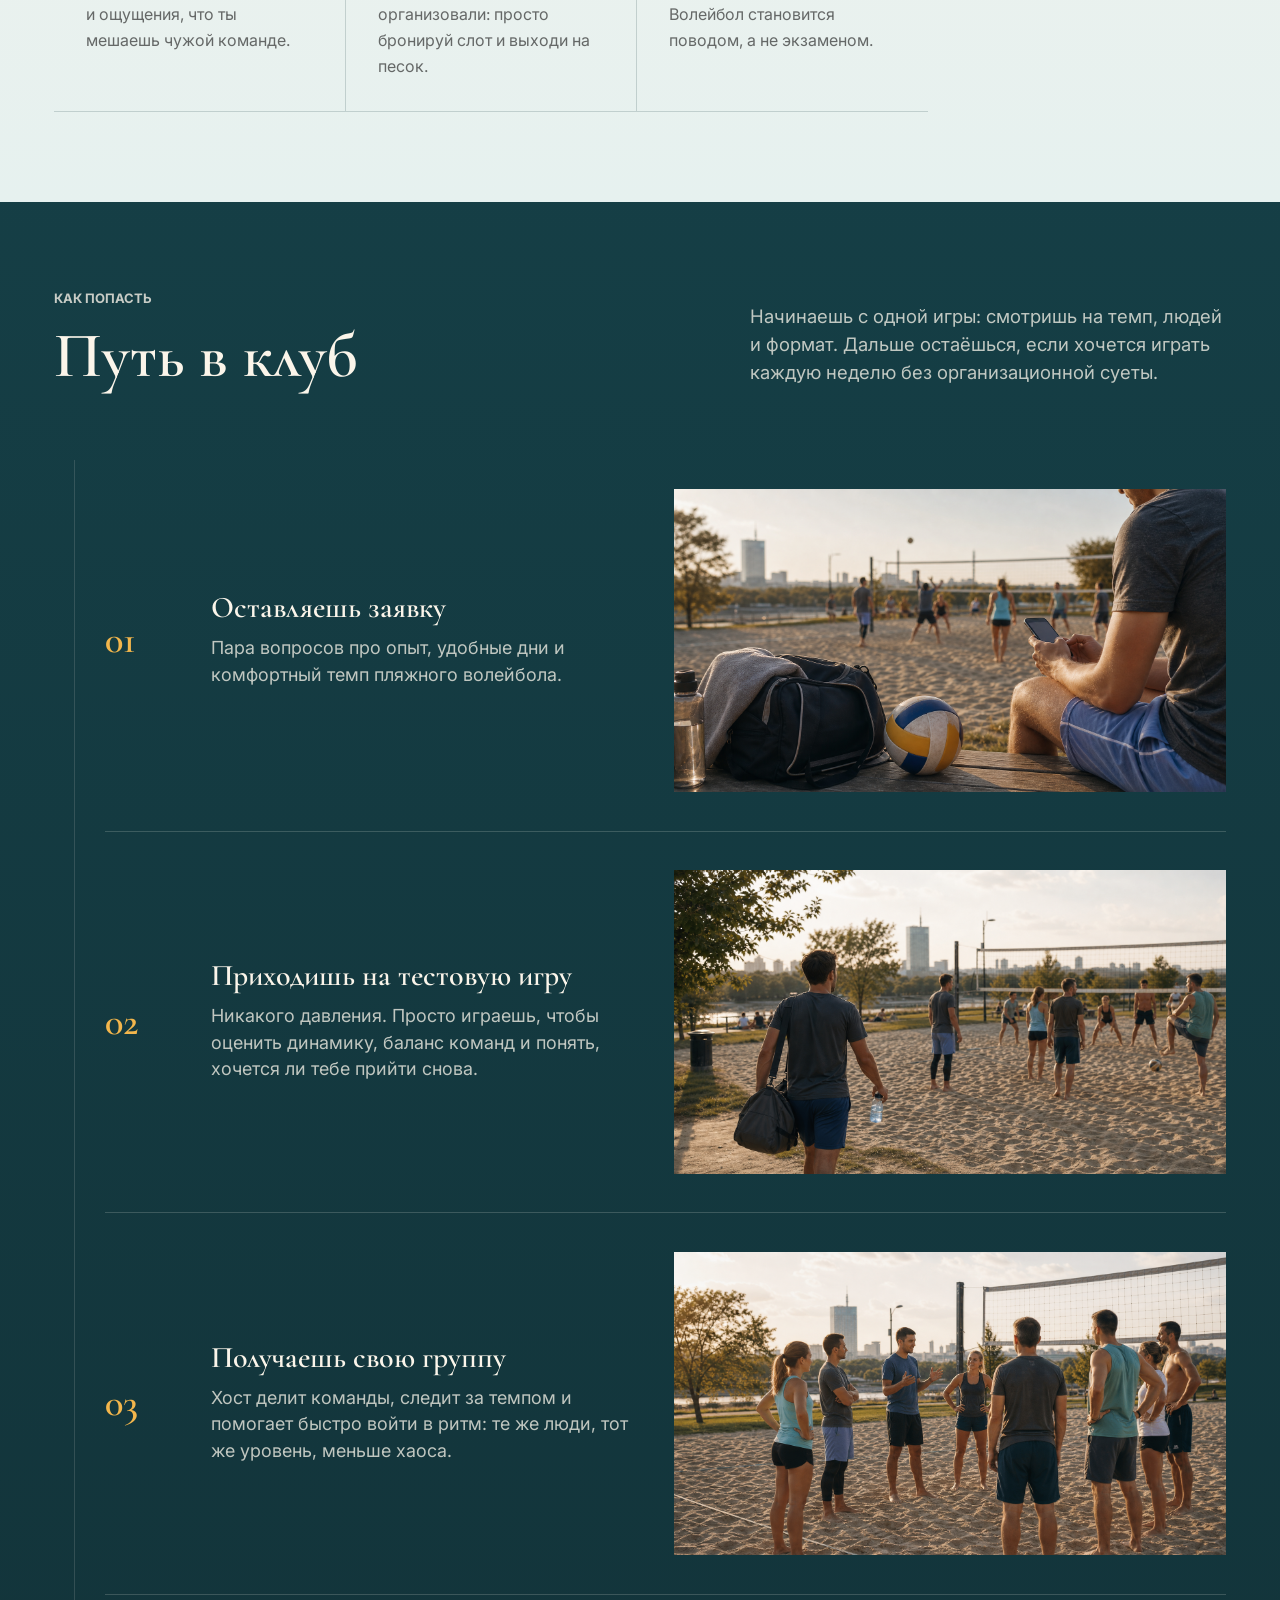
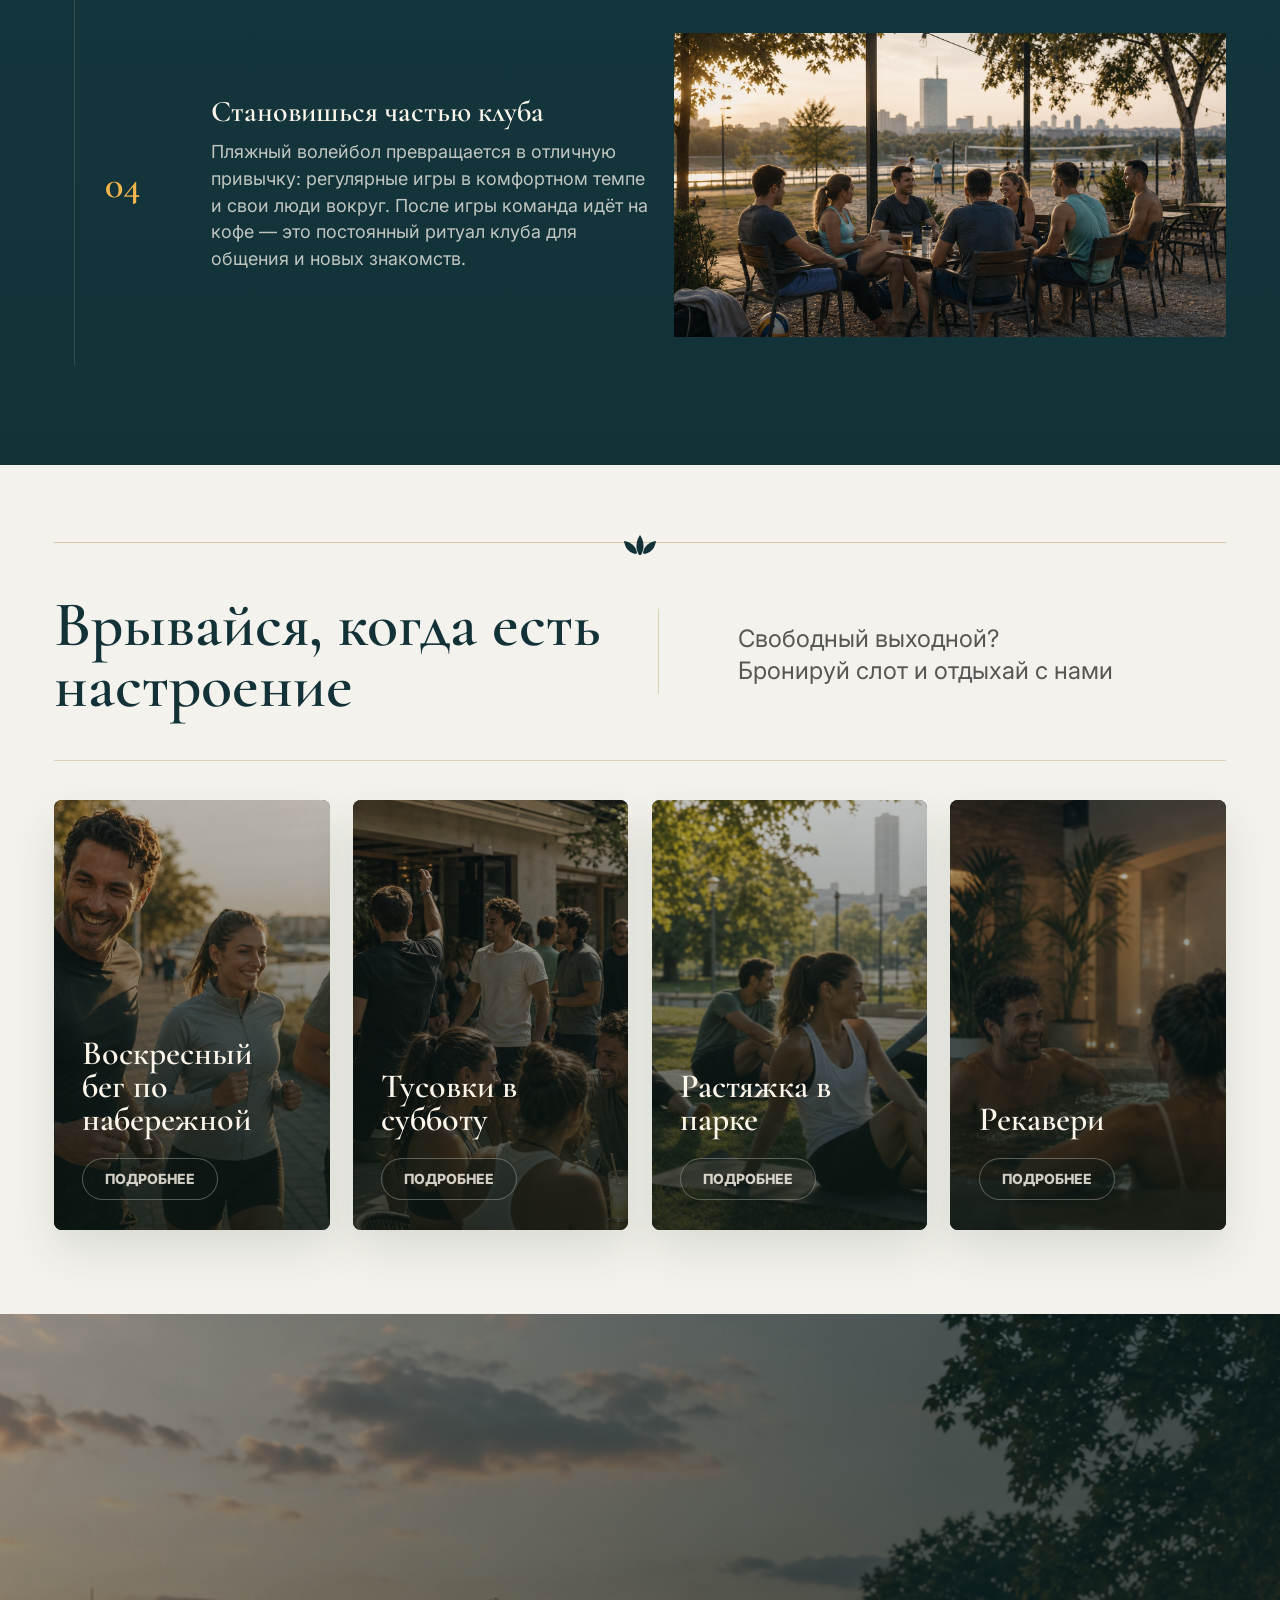
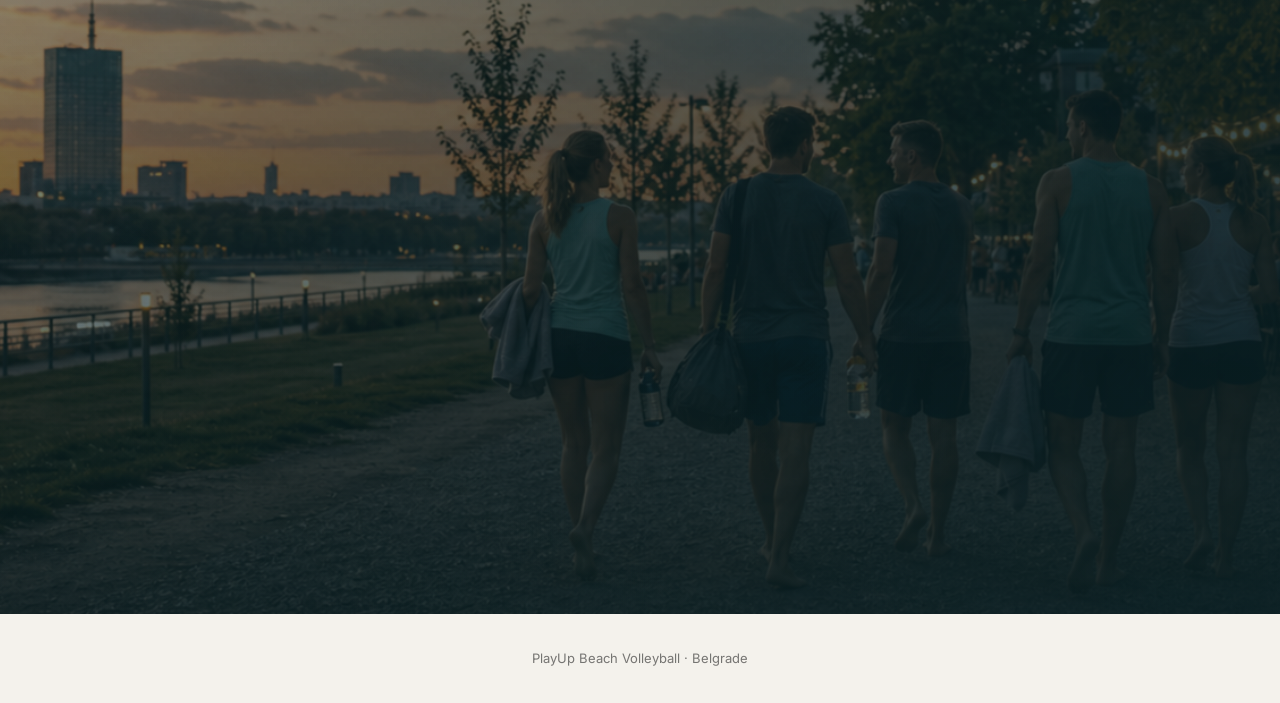
==== commit 42a8d5b3: "p-57-Общий-Блок-Врывайся" ====
--- a/beachvolley.html
+++ b/beachvolley.html
@@ -14,7 +14,8 @@
       href="https://fonts.googleapis.com/css2?family=Cormorant+Garamond:wght@500;600;700&family=Inter:wght@400;500;600;700&display=swap"
       rel="stylesheet"
     />
-    <link rel="stylesheet" href="beach-volleyball.css?v=20260608-beach-volleyball-groups" />
+    <link rel="stylesheet" href="beach-volleyball.css?v=20260612-unify" />
+    <link rel="stylesheet" href="club-life.css?v=20260612-clubcss" />
   </head>
   <body>
     <header class="topbar" aria-label="PlayUp">
@@ -288,7 +289,7 @@
       <p>PlayUp Beach Volleyball · Belgrade</p>
     </footer>
 
-    <script src="club-life.js?v=20260611-clublife"></script>
+    <script src="club-life.js?v=20260612-clublife"></script>
     <script src="beach-volleyball.js?v=20260611-clublife"></script>
   </body>
 </html>
--- a/beach-volleyball.css
+++ b/beach-volleyball.css
@@ -492,148 +492,6 @@
   border-radius: 6px;
 }
 
-.club-life {
-  background: var(--cream);
-  padding: clamp(68px, 5.2vw, 92px) 0;
-}
-
-.life-note {
-  display: grid;
-  grid-template-columns: repeat(12, minmax(0, 1fr));
-  gap: var(--grid-gap);
-  margin: 0 0 clamp(34px, 3.4vw, 54px);
-  padding: 0 0 clamp(30px, 3vw, 42px);
-  border-top: 1px solid rgba(198, 217, 85, 0.34);
-  border-bottom: 1px solid rgba(198, 217, 85, 0.22);
-}
-
-.life-note h2 {
-  grid-column: 1 / span 6;
-  margin: 0;
-  color: var(--green);
-  font-family: var(--serif);
-  font-size: clamp(52px, 4.8vw, 82px);
-  font-weight: 600;
-  line-height: 0.96;
-}
-
-.life-note p {
-  grid-column: 8 / span 5;
-  align-self: end;
-  margin: 0;
-  color: rgba(26, 26, 26, 0.72);
-  font-size: clamp(19px, 1.55vw, 23px);
-  line-height: 1.42;
-}
-
-.masonry {
-  display: grid;
-  grid-template-columns: repeat(4, minmax(0, 1fr));
-  gap: var(--grid-gap);
-}
-
-.masonry__item {
-  position: relative;
-  height: clamp(340px, 27vw, 440px);
-  width: 100%;
-  padding: 0;
-  border: 0;
-  margin: 0;
-  border-radius: 6px;
-  box-shadow: 0 18px 34px rgba(20, 45, 35, 0.12);
-  background: var(--green);
-  color: inherit;
-  cursor: pointer;
-  font: inherit;
-  isolation: isolate;
-  text-align: left;
-}
-
-.masonry__item img {
-  transition:
-    transform 620ms ease,
-    filter 620ms ease;
-}
-
-.masonry__item::after {
-  position: absolute;
-  inset: 0;
-  z-index: 1;
-  content: "";
-  background:
-    linear-gradient(180deg, rgba(12, 23, 18, 0.06) 0%, rgba(12, 23, 18, 0.36) 48%, rgba(12, 23, 18, 0.72) 100%),
-    rgba(12, 23, 18, 0.18);
-  transition: background 280ms ease;
-}
-
-.masonry__item:focus-visible {
-  outline: 2px solid var(--brass);
-  outline-offset: 5px;
-}
-
-.masonry__caption {
-  position: absolute;
-  left: clamp(18px, 2vw, 28px);
-  right: clamp(18px, 2vw, 28px);
-  bottom: clamp(18px, 2vw, 28px);
-  z-index: 2;
-  margin: 0;
-  color: #fbf5ea;
-  pointer-events: none;
-}
-
-.masonry__caption > span {
-  display: block;
-  max-width: 92%;
-  font-family: var(--serif);
-  font-size: clamp(30px, 2.6vw, 44px);
-  font-weight: 600;
-  line-height: 0.96;
-}
-
-.masonry__caption small {
-  display: block;
-  max-width: 92%;
-  margin-top: 12px;
-  color: rgba(251, 245, 234, 0.78);
-  font-size: 13px;
-  font-weight: 700;
-  line-height: 1.25;
-  text-transform: uppercase;
-  letter-spacing: 0;
-}
-
-.masonry__caption::after {
-  display: inline-flex;
-  align-items: center;
-  min-height: 28px;
-  padding: 7px 12px;
-  margin-top: 16px;
-  border: 1px solid rgba(251, 245, 234, 0.3);
-  border-radius: 999px;
-  color: rgba(251, 245, 234, 0.82);
-  background: rgba(18, 30, 25, 0.28);
-  content: "Подробнее";
-  font-size: 12px;
-  font-weight: 800;
-  line-height: 1;
-  text-transform: uppercase;
-  letter-spacing: 0;
-}
-
-@media (hover: hover) and (pointer: fine) {
-  .masonry__item:hover img {
-    transform: translate3d(0, var(--parallax-y), 0) scale(1.12);
-    filter: saturate(1.02) contrast(1.02);
-  }
-
-  .masonry__item:hover::after {
-    background:
-      linear-gradient(180deg, rgba(12, 23, 18, 0.02) 0%, rgba(12, 23, 18, 0.26) 48%, rgba(12, 23, 18, 0.66) 100%),
-      rgba(12, 23, 18, 0.1);
-  }
-}
-
 body.is-modal-open {
   overflow: hidden;
 }
--- a/club-life.css
+++ b/club-life.css
@@ -0,0 +1,279 @@
+/* Единый блок «Жизнь клуба» («Врывайся, когда есть настроение») для всех лендингов PlayUp.
+   ОДИН источник стилей — подключается во всех лендингах ПОСЛЕ основного *.css.
+   Это про комьюнити, а не про конкретный спорт, поэтому вид одинаков везде.
+   Тексты и логика модалки — в club-life.js. */
+
+.club-life {
+  background: var(--cream);
+  padding: clamp(68px, 5.2vw, 92px) 0;
+}
+
+.life-note {
+  display: grid;
+  grid-template-columns: repeat(12, minmax(0, 1fr));
+  gap: var(--grid-gap);
+  margin: 0 0 clamp(34px, 3.4vw, 54px);
+  padding: 0 0 clamp(30px, 3vw, 42px);
+  border-top: 1px solid rgba(176, 138, 79, 0.34);
+  border-bottom: 1px solid rgba(176, 138, 79, 0.22);
+}
+
+.life-note h2 {
+  grid-column: 1 / span 6;
+  margin: 0;
+  color: var(--green);
+  font-family: var(--serif);
+  font-size: clamp(52px, 4.8vw, 82px);
+  font-weight: 600;
+  line-height: 0.96;
+}
+
+.life-note p {
+  grid-column: 8 / span 5;
+  align-self: end;
+  margin: 0;
+  color: rgba(26, 26, 26, 0.72);
+  font-size: clamp(19px, 1.55vw, 23px);
+  line-height: 1.42;
+}
+
+.masonry {
+  display: grid;
+  grid-template-columns: repeat(4, minmax(0, 1fr));
+  gap: var(--grid-gap);
+}
+
+.masonry__item {
+  position: relative;
+  height: clamp(340px, 27vw, 440px);
+  width: 100%;
+  padding: 0;
+  border: 0;
+  margin: 0;
+  border-radius: 6px;
+  box-shadow: 0 18px 34px rgba(30, 58, 47, 0.1);
+  background: var(--green);
+  color: inherit;
+  cursor: pointer;
+  font: inherit;
+  isolation: isolate;
+  text-align: left;
+}
+
+.masonry__item img {
+  transition:
+    transform 620ms ease,
+    filter 620ms ease;
+}
+
+.masonry__item::after {
+  position: absolute;
+  inset: 0;
+  z-index: 1;
+  content: "";
+  background:
+    linear-gradient(
+      180deg,
+      rgba(12, 23, 18, 0.06) 0%,
+      rgba(12, 23, 18, 0.36) 48%,
+      rgba(12, 23, 18, 0.72) 100%
+    ),
+    rgba(12, 23, 18, 0.18);
+  transition: background 280ms ease;
+}
+
+.masonry__item:focus-visible {
+  outline: 2px solid var(--brass);
+  outline-offset: 5px;
+}
+
+.masonry__caption {
+  position: absolute;
+  left: clamp(18px, 2vw, 28px);
+  right: clamp(18px, 2vw, 28px);
+  bottom: clamp(18px, 2vw, 28px);
+  z-index: 2;
+  margin: 0;
+  color: #fbf5ea;
+  pointer-events: none;
+}
+
+.masonry__caption > span {
+  display: block;
+  max-width: 92%;
+  font-family: var(--serif);
+  font-size: clamp(30px, 2.6vw, 44px);
+  font-weight: 600;
+  line-height: 0.96;
+}
+
+.masonry__caption small {
+  display: block;
+  max-width: 92%;
+  margin-top: 12px;
+  color: rgba(251, 245, 234, 0.78);
+  font-size: 13px;
+  font-weight: 700;
+  line-height: 1.25;
+  text-transform: uppercase;
+  letter-spacing: 0;
+}
+
+.masonry__caption::after {
+  display: inline-flex;
+  align-items: center;
+  min-height: 28px;
+  padding: 7px 12px;
+  margin-top: 16px;
+  border: 1px solid rgba(251, 245, 234, 0.3);
+  border-radius: 999px;
+  color: rgba(251, 245, 234, 0.82);
+  background: rgba(18, 30, 25, 0.28);
+  content: "Подробнее";
+  font-size: 12px;
+  font-weight: 800;
+  line-height: 1;
+  text-transform: uppercase;
+  letter-spacing: 0;
+}
+
+@media (hover: hover) and (pointer: fine) {
+  .masonry__item:hover img {
+    transform: translate3d(0, var(--parallax-y), 0) scale(1.12);
+    filter: saturate(1.02) contrast(1.02);
+  }
+
+  .masonry__item:hover::after {
+    background:
+      linear-gradient(
+        180deg,
+        rgba(12, 23, 18, 0.02) 0%,
+        rgba(12, 23, 18, 0.26) 48%,
+        rgba(12, 23, 18, 0.66) 100%
+      ),
+      rgba(12, 23, 18, 0.1);
+  }
+}
+
+@media (min-width: 881px) {
+  .club-life {
+    padding: clamp(74px, 6vw, 112px) 0 clamp(84px, 6.6vw, 124px);
+  }
+
+  .life-note {
+    position: relative;
+    align-items: center;
+    gap: 0;
+    margin-bottom: clamp(34px, 3vw, 52px);
+    padding: clamp(42px, 4vw, 68px) 0 clamp(40px, 3.4vw, 56px);
+    border-top-color: rgba(176, 138, 79, 0.42);
+    border-bottom-color: rgba(176, 138, 79, 0.34);
+  }
+
+  .life-note::before {
+    position: absolute;
+    top: -10px;
+    left: 50%;
+    width: 34px;
+    height: 24px;
+    background: var(--green);
+    content: "";
+    mask: url("data:image/svg+xml,%3Csvg viewBox='0 0 34 24' xmlns='http://www.w3.org/2000/svg'%3E%3Cpath d='M16 22c-4-7-3-14 1-20 4 6 5 13 1 20h-2Z'/%3E%3Cpath d='M13 21C6 20 2 15 1 8c7 1 12 5 13 12l-1 1Z'/%3E%3Cpath d='M21 21c7-1 11-6 12-13-7 1-12 5-13 12l1 1Z'/%3E%3C/svg%3E") center / contain no-repeat;
+    transform: translateX(-50%);
+    -webkit-mask: url("data:image/svg+xml,%3Csvg viewBox='0 0 34 24' xmlns='http://www.w3.org/2000/svg'%3E%3Cpath d='M16 22c-4-7-3-14 1-20 4 6 5 13 1 20h-2Z'/%3E%3Cpath d='M13 21C6 20 2 15 1 8c7 1 12 5 13 12l-1 1Z'/%3E%3Cpath d='M21 21c7-1 11-6 12-13-7 1-12 5-13 12l1 1Z'/%3E%3C/svg%3E") center / contain no-repeat;
+  }
+
+  .life-note::after {
+    position: absolute;
+    top: 50%;
+    left: calc(50% + clamp(8px, 1.4vw, 28px));
+    width: 1px;
+    height: clamp(84px, 6.6vw, 120px);
+    background: rgba(176, 138, 79, 0.34);
+    content: "";
+    transform: translateY(-50%);
+  }
+
+  .life-note h2 {
+    grid-column: 1 / span 6;
+    max-width: 760px;
+    font-size: var(--h2);
+    line-height: 0.96;
+  }
+
+  .life-note p {
+    grid-column: 8 / span 4;
+    align-self: center;
+    max-width: 520px;
+    font-size: clamp(24px, 1.7vw, 32px);
+    line-height: 1.36;
+  }
+
+  .masonry {
+    gap: clamp(22px, 1.8vw, 32px);
+  }
+
+  .masonry__item {
+    height: clamp(430px, 29vw, 560px);
+    border-radius: 8px;
+    box-shadow: 0 20px 46px rgba(30, 58, 47, 0.12);
+  }
+
+  .masonry__caption {
+    left: clamp(28px, 2.2vw, 42px);
+    right: clamp(24px, 2vw, 36px);
+    bottom: clamp(28px, 2.3vw, 44px);
+  }
+
+  .masonry__caption > span {
+    max-width: 88%;
+    font-size: clamp(34px, 2.3vw, 50px);
+    line-height: 0.96;
+  }
+
+  .masonry__caption::after {
+    margin-top: clamp(20px, 1.7vw, 30px);
+    padding: 10px 22px;
+    min-height: 42px;
+    font-size: 14px;
+    letter-spacing: 0;
+  }
+}
+
+@media (max-width: 880px) {
+  .life-note {
+    grid-template-columns: 1fr;
+    padding: 0 0 28px;
+  }
+
+  .life-note h2,
+  .life-note p {
+    grid-column: 1;
+    min-width: 0;
+  }
+
+  .life-note h2 {
+    font-size: clamp(39px, 11vw, 54px);
+  }
+
+  .life-note p {
+    font-size: 18px;
+  }
+
+  .masonry {
+    display: block;
+  }
+
+  .masonry__item {
+    height: 330px;
+    margin-bottom: 18px;
+  }
+
+  .masonry__item--saturday {
+    height: 430px;
+  }
+
+  .masonry__caption > span {
+    font-size: clamp(34px, 10vw, 46px);
+  }
+}
